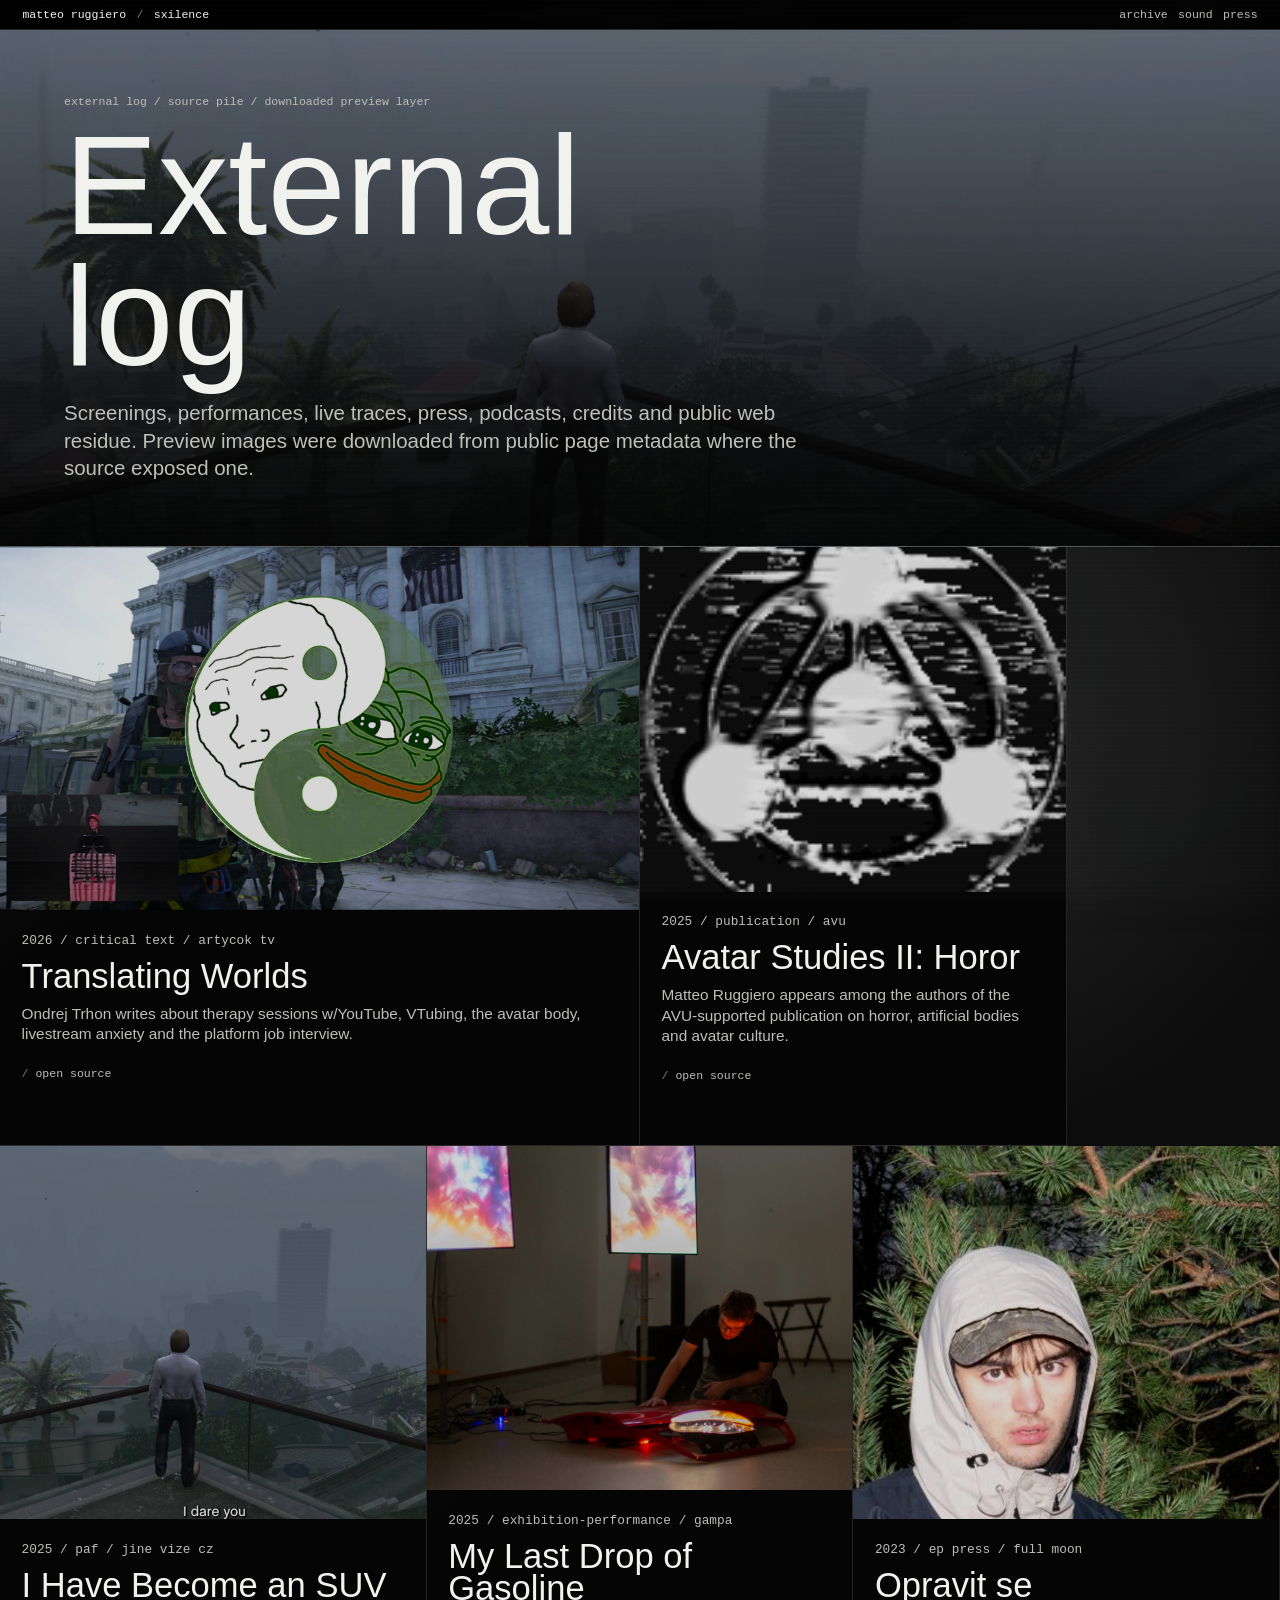
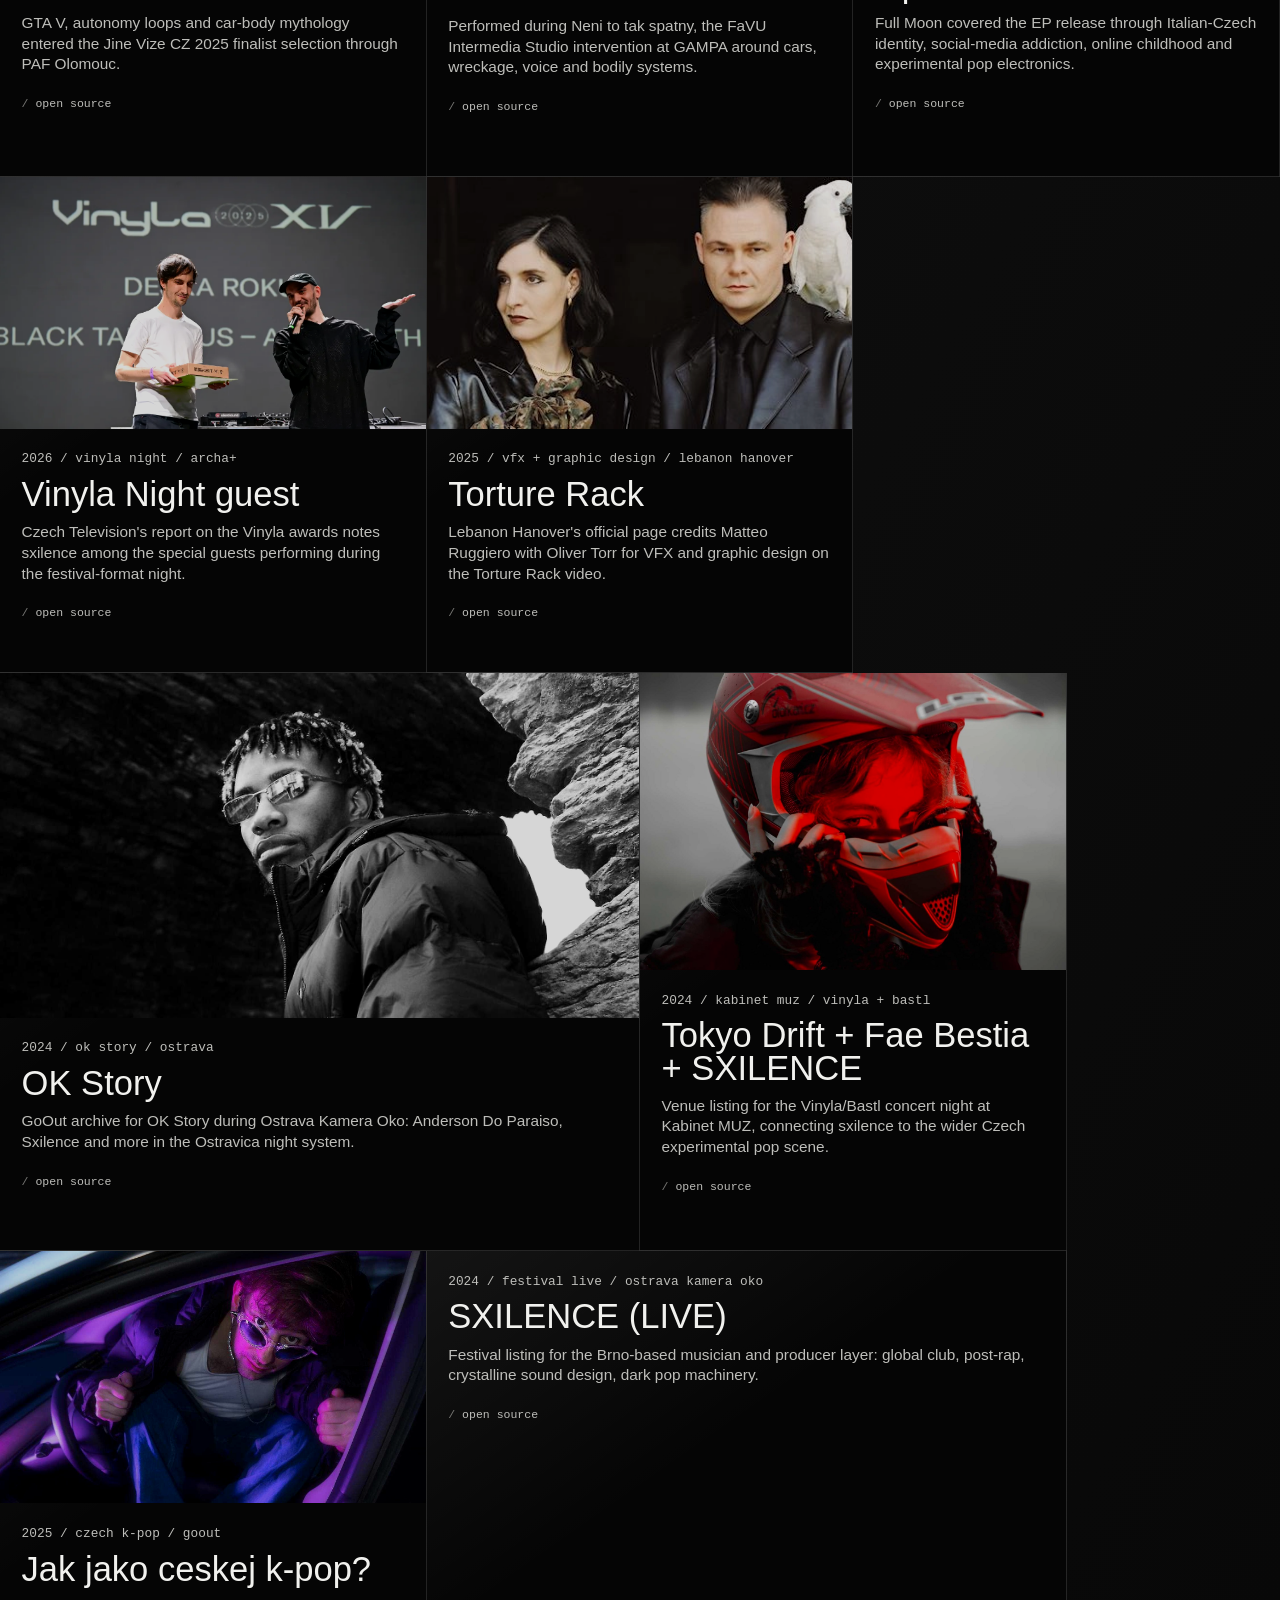
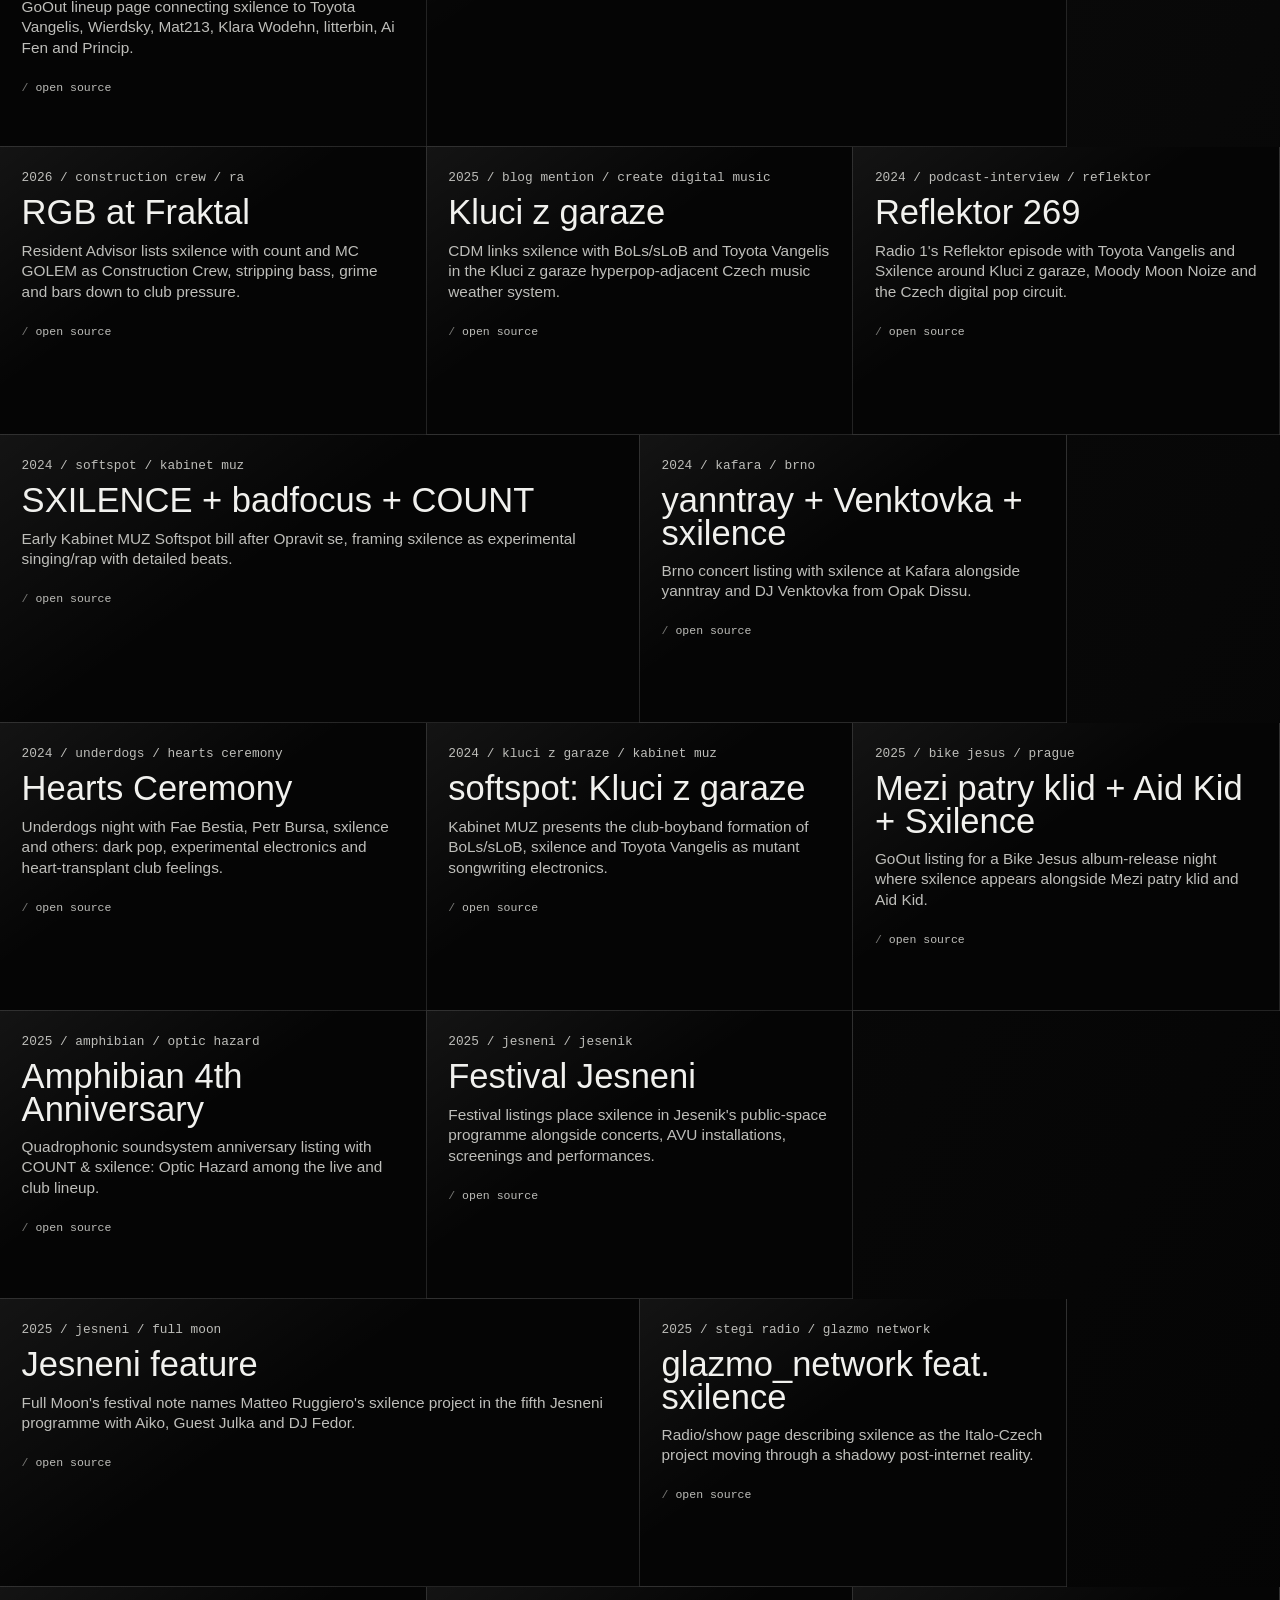
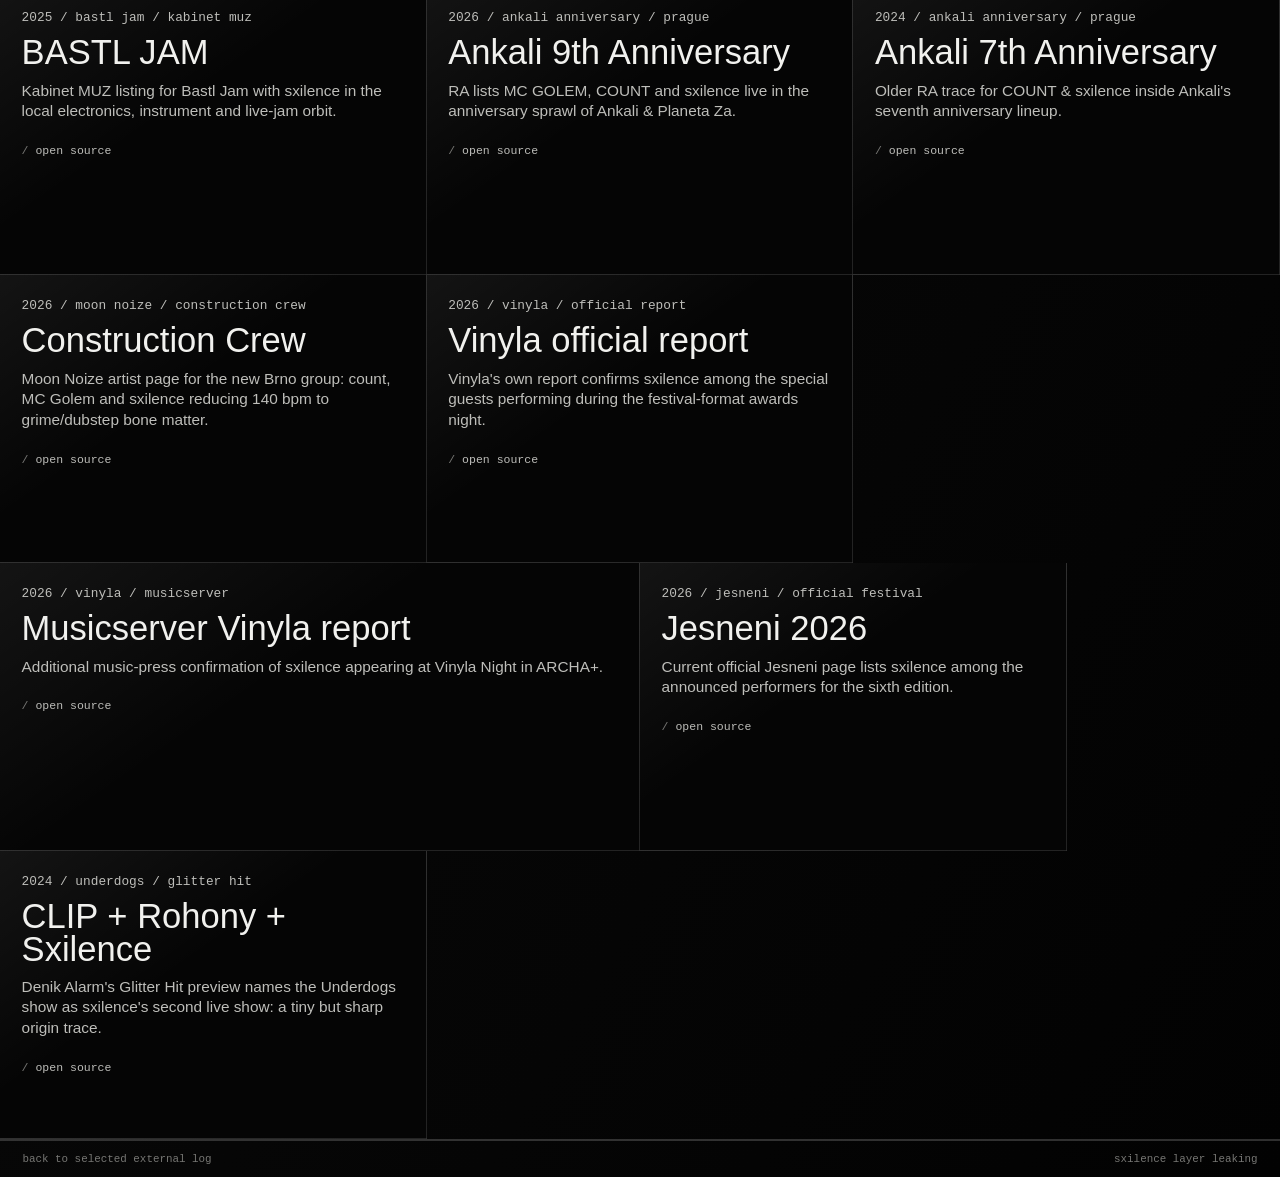
==== external-log.html @ 5e72e88d "Prepare static site for publishing" ====
<!doctype html>
<html lang="en">
  <head>
    <meta charset="utf-8">
    <meta name="viewport" content="width=device-width, initial-scale=1">
    <title>External log - Matteo Ruggiero / sxilence</title>
    <meta
      name="description"
      content="External links, screenings, performances, press, credits and live traces for Matteo Ruggiero / sxilence."
    >
    <link rel="stylesheet" href="styles.css">
  </head>
  <body data-page="external">
    <header class="site-head">
      <a class="brand" href="index.html" aria-label="Back to archive">
        <span>Matteo Ruggiero</span>
        <span class="slash">/</span>
        <span>sxilence</span>
      </a>
      <nav class="nav-links" aria-label="External log navigation">
        <a href="index.html#works">archive</a>
        <a href="index.html#sound">sound</a>
        <a href="index.html#press">press</a>
      </nav>
    </header>

    <main>
      <section class="external-hero">
        <p class="kicker">external log / source pile / downloaded preview layer</p>
        <h1>External log</h1>
        <p>
          Screenings, performances, live traces, press, podcasts, credits and public web residue.
          Preview images were downloaded from public page metadata where the source exposed one.
        </p>
      </section>

      <section class="external-page-grid" aria-label="All external links">
          <article class="external-card has-image">
            <a class="external-image" href="https://artycok.tv/en/post/translating-worlds-prenaset-svety">
              <img src="assets/external-log/01-translating-worlds.jpg" alt="Preview image for Translating Worlds.">
            </a>
            <div class="external-copy">
              <p class="machine-line">2026 / critical text / artycok tv</p>
              <h2>Translating Worlds</h2>
              <p>Ondrej Trhon writes about therapy sessions w/YouTube, VTubing, the avatar body, livestream anxiety and the platform job interview.</p>
              <a href="https://artycok.tv/en/post/translating-worlds-prenaset-svety">open source</a>
            </div>
          </article>
          <article class="external-card has-image">
            <a class="external-image" href="https://www.avatarstudies.cz/">
              <img src="assets/external-log/02-avatar-studies-ii-horor.png" alt="Preview image for Avatar Studies II: Horor.">
            </a>
            <div class="external-copy">
              <p class="machine-line">2025 / publication / avu</p>
              <h2>Avatar Studies II: Horor</h2>
              <p>Matteo Ruggiero appears among the authors of the AVU-supported publication on horror, artificial bodies and avatar culture.</p>
              <a href="https://www.avatarstudies.cz/">open source</a>
            </div>
          </article>
          <article class="external-card has-image">
            <a class="external-image" href="https://pifpaf.cz/events/paf-olomouc-2025/jine-vize-cz-2025/matteo-ruggiero-i-have-become-an-suv">
              <img src="assets/external-log/03-i-have-become-an-suv.jpg" alt="Preview image for I Have Become an SUV.">
            </a>
            <div class="external-copy">
              <p class="machine-line">2025 / paf / jine vize cz</p>
              <h2>I Have Become an SUV</h2>
              <p>GTA V, autonomy loops and car-body mythology entered the Jine Vize CZ 2025 finalist selection through PAF Olomouc.</p>
              <a href="https://pifpaf.cz/events/paf-olomouc-2025/jine-vize-cz-2025/matteo-ruggiero-i-have-become-an-suv">open source</a>
            </div>
          </article>
          <article class="external-card has-image">
            <a class="external-image" href="https://www.favu.vut.cz/en/ffa-news-f26745/exhibition-of-students-from-the-intermedia-studio-at-gampa-opening-on-7-july-2025-d295029">
              <img src="assets/external-log/04-my-last-drop-of-gasoline-user.png" alt="Preview image for My Last Drop of Gasoline.">
            </a>
            <div class="external-copy">
              <p class="machine-line">2025 / exhibition-performance / gampa</p>
              <h2>My Last Drop of Gasoline</h2>
              <p>Performed during Neni to tak spatny, the FaVU Intermedia Studio intervention at GAMPA around cars, wreckage, voice and bodily systems.</p>
              <a href="https://www.favu.vut.cz/en/ffa-news-f26745/exhibition-of-students-from-the-intermedia-studio-at-gampa-opening-on-7-july-2025-d295029">open source</a>
            </div>
          </article>
          <article class="external-card has-image">
            <a class="external-image" href="https://www.fullmoonzine.cz/sxilence-vydava-ep/">
              <img src="assets/external-log/06-opravit-se.jpg" alt="Preview image for Opravit se.">
            </a>
            <div class="external-copy">
              <p class="machine-line">2023 / ep press / full moon</p>
              <h2>Opravit se</h2>
              <p>Full Moon covered the EP release through Italian-Czech identity, social-media addiction, online childhood and experimental pop electronics.</p>
              <a href="https://www.fullmoonzine.cz/sxilence-vydava-ep/">open source</a>
            </div>
          </article>
          <article class="external-card has-image">
            <a class="external-image" href="https://ct24.ceskatelevize.cz/clanek/kultura/na-cenach-vinyla-uspeli-black-tar-jesus-projekt-rivermoans-a-milos-hroch-371284">
              <img src="assets/external-log/07-vinyla-night-guest.jpg" alt="Preview image for Vinyla Night guest.">
            </a>
            <div class="external-copy">
              <p class="machine-line">2026 / vinyla night / archa+</p>
              <h2>Vinyla Night guest</h2>
              <p>Czech Television's report on the Vinyla awards notes sxilence among the special guests performing during the festival-format night.</p>
              <a href="https://ct24.ceskatelevize.cz/clanek/kultura/na-cenach-vinyla-uspeli-black-tar-jesus-projekt-rivermoans-a-milos-hroch-371284">open source</a>
            </div>
          </article>
          <article class="external-card has-image">
            <a class="external-image" href="https://www.lebanonhanover.com/">
              <img src="assets/external-log/09-torture-rack.jpg" alt="Preview image for Torture Rack.">
            </a>
            <div class="external-copy">
              <p class="machine-line">2025 / vfx + graphic design / lebanon hanover</p>
              <h2>Torture Rack</h2>
              <p>Lebanon Hanover's official page credits Matteo Ruggiero with Oliver Torr for VFX and graphic design on the Torture Rack video.</p>
              <a href="https://www.lebanonhanover.com/">open source</a>
            </div>
          </article>
          <article class="external-card has-image">
            <a class="external-image" href="https://goout.net/en/ok-story-anderson-do-paraiso%2Bsxilence%2Bmore/szeuqlx/">
              <img src="assets/external-log/14-ok-story.jpg" alt="Preview image for OK Story.">
            </a>
            <div class="external-copy">
              <p class="machine-line">2024 / ok story / ostrava</p>
              <h2>OK Story</h2>
              <p>GoOut archive for OK Story during Ostrava Kamera Oko: Anderson Do Paraiso, Sxilence and more in the Ostravica night system.</p>
              <a href="https://goout.net/en/ok-story-anderson-do-paraiso%2Bsxilence%2Bmore/szeuqlx/">open source</a>
            </div>
          </article>
          <article class="external-card has-image">
            <a class="external-image" href="https://www.kabinetmuz.cz/program/2024-11-12-tokyo-drift-fae-bestia-sxilence">
              <img src="assets/external-log/15-tokyo-drift-fae-bestia-sxilence.jpg" alt="Preview image for Tokyo Drift + Fae Bestia + SXILENCE.">
            </a>
            <div class="external-copy">
              <p class="machine-line">2024 / kabinet muz / vinyla + bastl</p>
              <h2>Tokyo Drift + Fae Bestia + SXILENCE</h2>
              <p>Venue listing for the Vinyla/Bastl concert night at Kabinet MUZ, connecting sxilence to the wider Czech experimental pop scene.</p>
              <a href="https://www.kabinetmuz.cz/program/2024-11-12-tokyo-drift-fae-bestia-sxilence">open source</a>
            </div>
          </article>
          <article class="external-card has-image">
            <a class="external-image" href="https://goout.net/en/jak-jako-ceskej-k-pop/szjjtox/">
              <img src="assets/external-log/31-jak-jako-ceskej-k-pop.jpg" alt="Preview image for Jak jako ceskej k-pop?.">
            </a>
            <div class="external-copy">
              <p class="machine-line">2025 / czech k-pop / goout</p>
              <h2>Jak jako ceskej k-pop?</h2>
              <p>GoOut lineup page connecting sxilence to Toyota Vangelis, Wierdsky, Mat213, Klara Wodehn, litterbin, Ai Fen and Princip.</p>
              <a href="https://goout.net/en/jak-jako-ceskej-k-pop/szjjtox/">open source</a>
            </div>
          </article>
          <article class="external-card no-image">
            <div class="external-copy">
              <p class="machine-line">2024 / festival live / ostrava kamera oko</p>
              <h2>SXILENCE (LIVE)</h2>
              <p>Festival listing for the Brno-based musician and producer layer: global club, post-rap, crystalline sound design, dark pop machinery.</p>
              <a href="https://ostravakameraoko.com/en/sxilence-live/">open source</a>
            </div>
          </article>
          <article class="external-card no-image">
            <div class="external-copy">
              <p class="machine-line">2026 / construction crew / ra</p>
              <h2>RGB at Fraktal</h2>
              <p>Resident Advisor lists sxilence with count and MC GOLEM as Construction Crew, stripping bass, grime and bars down to club pressure.</p>
              <a href="https://ra.co/events/2457582">open source</a>
            </div>
          </article>
          <article class="external-card no-image">
            <div class="external-copy">
              <p class="machine-line">2025 / blog mention / create digital music</p>
              <h2>Kluci z garaze</h2>
              <p>CDM links sxilence with BoLs/sLoB and Toyota Vangelis in the Kluci z garaze hyperpop-adjacent Czech music weather system.</p>
              <a href="https://cdm.link/bastl-instruments-kastl-2/">open source</a>
            </div>
          </article>
          <article class="external-card no-image">
            <div class="external-copy">
              <p class="machine-line">2024 / podcast-interview / reflektor</p>
              <h2>Reflektor 269</h2>
              <p>Radio 1's Reflektor episode with Toyota Vangelis and Sxilence around Kluci z garaze, Moody Moon Noize and the Czech digital pop circuit.</p>
              <a href="https://ceskepodcasty.cz/podcast/reflektor/reflektor-269-letni-navstevy-kluci-z-garaze-toyota-vangelis-sxilence">open source</a>
            </div>
          </article>
          <article class="external-card no-image">
            <div class="external-copy">
              <p class="machine-line">2024 / softspot / kabinet muz</p>
              <h2>SXILENCE + badfocus + COUNT</h2>
              <p>Early Kabinet MUZ Softspot bill after Opravit se, framing sxilence as experimental singing/rap with detailed beats.</p>
              <a href="https://www.kabinetmuz.cz/program/2024-02-27-softspot-sxilence-count-host">open source</a>
            </div>
          </article>
          <article class="external-card no-image">
            <div class="external-copy">
              <p class="machine-line">2024 / kafara / brno</p>
              <h2>yanntray + Venktovka + sxilence</h2>
              <p>Brno concert listing with sxilence at Kafara alongside yanntray and DJ Venktovka from Opak Dissu.</p>
              <a href="https://www.smsticket.cz/vstupenky/44355-yanntray-venktovka-sxilence-kafara-brno">open source</a>
            </div>
          </article>
          <article class="external-card no-image">
            <div class="external-copy">
              <p class="machine-line">2024 / underdogs / hearts ceremony</p>
              <h2>Hearts Ceremony</h2>
              <p>Underdogs night with Fae Bestia, Petr Bursa, sxilence and others: dark pop, experimental electronics and heart-transplant club feelings.</p>
              <a href="https://ra.co/events/1980392">open source</a>
            </div>
          </article>
          <article class="external-card no-image">
            <div class="external-copy">
              <p class="machine-line">2024 / kluci z garaze / kabinet muz</p>
              <h2>softspot: Kluci z garaze</h2>
              <p>Kabinet MUZ presents the club-boyband formation of BoLs/sLoB, sxilence and Toyota Vangelis as mutant songwriting electronics.</p>
              <a href="https://www.kabinetmuz.cz/program/2024-06-07-mosatech-pl-kluci-z-garaze">open source</a>
            </div>
          </article>
          <article class="external-card no-image">
            <div class="external-copy">
              <p class="machine-line">2025 / bike jesus / prague</p>
              <h2>Mezi patry klid + Aid Kid + Sxilence</h2>
              <p>GoOut listing for a Bike Jesus album-release night where sxilence appears alongside Mezi patry klid and Aid Kid.</p>
              <a href="https://goout.net/en/mezi-patry-klid-album-release%2Baid-kid%2Bsxilence/szttpdx/">open source</a>
            </div>
          </article>
          <article class="external-card no-image">
            <div class="external-copy">
              <p class="machine-line">2025 / amphibian / optic hazard</p>
              <h2>Amphibian 4th Anniversary</h2>
              <p>Quadrophonic soundsystem anniversary listing with COUNT &amp; sxilence: Optic Hazard among the live and club lineup.</p>
              <a href="https://ra.co/events/2282090">open source</a>
            </div>
          </article>
          <article class="external-card no-image">
            <div class="external-copy">
              <p class="machine-line">2025 / jesneni / jesenik</p>
              <h2>Festival Jesneni</h2>
              <p>Festival listings place sxilence in Jesenik's public-space programme alongside concerts, AVU installations, screenings and performances.</p>
              <a href="https://goout.net/en/jesneni-2025/ezusqii/">open source</a>
            </div>
          </article>
          <article class="external-card no-image">
            <div class="external-copy">
              <p class="machine-line">2025 / jesneni / full moon</p>
              <h2>Jesneni feature</h2>
              <p>Full Moon's festival note names Matteo Ruggiero's sxilence project in the fifth Jesneni programme with Aiko, Guest Julka and DJ Fedor.</p>
              <a href="https://www.fullmoonzine.cz/sousedsko-kulturni-festival-jesneni-zve-na-paty-rocnik">open source</a>
            </div>
          </article>
          <article class="external-card no-image">
            <div class="external-copy">
              <p class="machine-line">2025 / stegi radio / glazmo network</p>
              <h2>glazmo_network feat. sxilence</h2>
              <p>Radio/show page describing sxilence as the Italo-Czech project moving through a shadowy post-internet reality.</p>
              <a href="https://stegi.radio/show/glazmo_network-feat-sxilence-2025-07-26">open source</a>
            </div>
          </article>
          <article class="external-card no-image">
            <div class="external-copy">
              <p class="machine-line">2025 / bastl jam / kabinet muz</p>
              <h2>BASTL JAM</h2>
              <p>Kabinet MUZ listing for Bastl Jam with sxilence in the local electronics, instrument and live-jam orbit.</p>
              <a href="https://www.kabinetmuz.cz/program/2025-09-24-bastl-jam-">open source</a>
            </div>
          </article>
          <article class="external-card no-image">
            <div class="external-copy">
              <p class="machine-line">2026 / ankali anniversary / prague</p>
              <h2>Ankali 9th Anniversary</h2>
              <p>RA lists MC GOLEM, COUNT and sxilence live in the anniversary sprawl of Ankali &amp; Planeta Za.</p>
              <a href="https://ra.co/events/2389276">open source</a>
            </div>
          </article>
          <article class="external-card no-image">
            <div class="external-copy">
              <p class="machine-line">2024 / ankali anniversary / prague</p>
              <h2>Ankali 7th Anniversary</h2>
              <p>Older RA trace for COUNT &amp; sxilence inside Ankali's seventh anniversary lineup.</p>
              <a href="https://ra.co/events/1910787">open source</a>
            </div>
          </article>
          <article class="external-card no-image">
            <div class="external-copy">
              <p class="machine-line">2026 / moon noize / construction crew</p>
              <h2>Construction Crew</h2>
              <p>Moon Noize artist page for the new Brno group: count, MC Golem and sxilence reducing 140 bpm to grime/dubstep bone matter.</p>
              <a href="https://moonnoize.cz/ucinkujici/119/construction-crew/">open source</a>
            </div>
          </article>
          <article class="external-card no-image">
            <div class="external-copy">
              <p class="machine-line">2026 / vinyla / official report</p>
              <h2>Vinyla official report</h2>
              <p>Vinyla's own report confirms sxilence among the special guests performing during the festival-format awards night.</p>
              <a href="https://vinyla.cz/aktuality/ceny-vinyla-ocenily-silu-osobnich-vypovedi-uspeli-black-tar-jesus-rivermoans-a-milos-hroch/">open source</a>
            </div>
          </article>
          <article class="external-card no-image">
            <div class="external-copy">
              <p class="machine-line">2026 / vinyla / musicserver</p>
              <h2>Musicserver Vinyla report</h2>
              <p>Additional music-press confirmation of sxilence appearing at Vinyla Night in ARCHA+.</p>
              <a href="https://musicserver.cz/clanek/78428/ceny-vinyla-ocenily-silu-osobnich-vypovedi-uspeli-black-tar-jesus-rivermoans-a-milos-hroch/">open source</a>
            </div>
          </article>
          <article class="external-card no-image">
            <div class="external-copy">
              <p class="machine-line">2026 / jesneni / official festival</p>
              <h2>Jesneni 2026</h2>
              <p>Current official Jesneni page lists sxilence among the announced performers for the sixth edition.</p>
              <a href="https://jesneni.cz/">open source</a>
            </div>
          </article>
          <article class="external-card no-image">
            <div class="external-copy">
              <p class="machine-line">2024 / underdogs / glitter hit</p>
              <h2>CLIP + Rohony + Sxilence</h2>
              <p>Denik Alarm's Glitter Hit preview names the Underdogs show as sxilence's second live show: a tiny but sharp origin trace.</p>
              <a href="https://denikalarm.cz/2023/11/hudba-ktera-mluvi-jazykem-dnesniho-sveta-sledujte-akce-projektu-glitter-hit/">open source</a>
            </div>
          </article>
      </section>
    </main>

    <footer class="site-foot">
      <a href="index.html#external-log">back to selected external log</a>
      <span class="signal" data-signal>system online / external residue mounted</span>
    </footer>

    <script src="script.js"></script>
  </body>
</html>
---- styles.css ----
:root {
  color-scheme: dark;
  --bg: #030303;
  --ink: #f1f1ee;
  --soft: #bebeba;
  --dim: #777774;
  --dead: #2c2c2b;
  --line: rgba(255, 255, 255, 0.18);
  --line-hard: rgba(255, 255, 255, 0.42);
  --black-glass: rgba(3, 3, 3, 0.72);
  --mono: "SFMono-Regular", "Roboto Mono", Consolas, monospace;
  --sans: Inter, "Arial Narrow", Arial, Helvetica, sans-serif;
}

* {
  box-sizing: border-box;
}

html {
  scroll-behavior: smooth;
}

body {
  margin: 0;
  min-width: 320px;
  overflow-x: hidden;
  background:
    radial-gradient(circle at 70% 12%, rgba(255, 255, 255, 0.12), transparent 28rem),
    linear-gradient(120deg, #000, #0d0d0d 38%, #020202);
  color: var(--ink);
  font-family: var(--sans);
  line-height: 1.35;
}

body::before {
  position: fixed;
  inset: 0;
  z-index: -2;
  content: "";
  background-image: url("assets/press/press-crash-angle.jpg");
  background-position: center;
  background-size: cover;
  filter: blur(18px) contrast(1.15);
  opacity: 0.12;
}

body::after {
  position: fixed;
  inset: 0;
  z-index: 30;
  pointer-events: none;
  content: "";
  background:
    repeating-linear-gradient(
      to bottom,
      rgba(255, 255, 255, 0.045) 0,
      rgba(255, 255, 255, 0.045) 1px,
      transparent 1px,
      transparent 5px
    ),
    linear-gradient(90deg, transparent, rgba(255, 255, 255, 0.035), transparent);
  mix-blend-mode: screen;
  opacity: 0.16;
}

img,
iframe {
  display: block;
  max-width: 100%;
}

img {
  height: auto;
}

a {
  color: inherit;
  text-decoration: none;
}

a:hover {
  color: #fff;
  text-decoration: underline;
  text-decoration-thickness: 1px;
  text-underline-offset: 0.18em;
}

button {
  color: inherit;
  font: inherit;
}

::selection {
  background: #fff;
  color: #000;
}

.machine-head {
  position: sticky;
  top: 0;
  z-index: 20;
  display: grid;
  grid-template-columns: minmax(0, 1fr) auto;
  gap: 1rem;
  align-items: center;
  min-height: 42px;
  padding: 0.42rem clamp(0.6rem, 2vw, 1.4rem);
  border-bottom: 1px solid rgba(255, 255, 255, 0.14);
  background: rgba(0, 0, 0, 0.7);
  backdrop-filter: blur(16px);
  font-family: var(--mono);
  font-size: 0.72rem;
  letter-spacing: 0;
  text-transform: lowercase;
}

.glitch-name {
  position: relative;
  display: inline-grid;
  width: fit-content;
  min-height: 1.1rem;
  text-decoration: none;
}

.glitch-name span {
  grid-area: 1 / 1;
}

.glitch-name .name-a {
  text-shadow: 0.12rem 0 rgba(255, 255, 255, 0.24), -0.16rem 0 rgba(255, 255, 255, 0.12);
  animation: nameA 4.8s steps(1) infinite;
}

.glitch-name .name-b {
  opacity: 0;
  text-shadow: -0.18rem 0 rgba(255, 255, 255, 0.34);
  animation: nameB 4.8s steps(1) infinite;
}

.glitch-name::after {
  position: absolute;
  left: 0;
  bottom: -0.15rem;
  width: 100%;
  height: 1px;
  content: "";
  background: currentColor;
  transform: scaleX(0.24);
  transform-origin: left;
  animation: scanName 2.7s steps(2) infinite;
}

.buried-nav {
  display: flex;
  flex-wrap: wrap;
  justify-content: flex-end;
  gap: 0.65rem;
  color: var(--soft);
}

.buried-nav a {
  opacity: 0.72;
}

.buried-nav a:hover {
  opacity: 1;
}

.boot-screen {
  position: relative;
  min-height: min(760px, calc(100svh - 42px));
  overflow: hidden;
  border-bottom: 1px solid var(--line);
}

.boot-bg {
  position: absolute;
  inset: 0;
  width: 100%;
  height: 100%;
  object-fit: cover;
  object-position: center;
  filter: contrast(1.08) brightness(0.78);
}

.boot-screen::after {
  position: absolute;
  inset: 0;
  content: "";
  background:
    linear-gradient(90deg, rgba(0, 0, 0, 0.82), transparent 36%, rgba(0, 0, 0, 0.78)),
    linear-gradient(0deg, rgba(0, 0, 0, 0.82), transparent 45%);
}

.boot-overlay {
  position: relative;
  z-index: 1;
  display: grid;
  grid-template-columns: minmax(0, 1fr) minmax(15rem, 0.28fr);
  gap: 1rem;
  align-items: end;
  min-height: inherit;
  padding: clamp(1rem, 3vw, 2rem);
}

.boot-title {
  max-width: 58rem;
}

.boot-title p,
.machine-line,
.system-strip,
.machine-foot,
.access-links,
.boot-options,
.crash-report,
.work-meta,
.doc-item figcaption {
  font-family: var(--mono);
  letter-spacing: 0;
  text-transform: lowercase;
}

.boot-title p,
.machine-line {
  margin: 0 0 0.65rem;
  color: var(--soft);
  font-size: clamp(0.72rem, 1vw, 0.84rem);
}

h1,
h2,
p {
  margin-top: 0;
}

h1,
h2 {
  margin-bottom: 0;
  font-weight: 460;
  line-height: 0.93;
  letter-spacing: 0;
}

h1 {
  display: grid;
  max-width: 10ch;
  font-size: clamp(3.5rem, 11vw, 10rem);
}

.boot-title h1 span + span {
  margin-top: -0.06em;
  color: rgba(255, 255, 255, 0.54);
  font-style: italic;
  transform: translateX(0.18em);
}

h2 {
  font-size: clamp(2rem, 4.8vw, 5.8rem);
}

.boot-options {
  display: grid;
  gap: 0.35rem;
  align-self: center;
  border-left: 1px solid var(--line-hard);
  padding-left: 0.8rem;
  color: var(--soft);
  font-size: 0.74rem;
}

.boot-options a {
  width: fit-content;
  border-bottom: 1px solid transparent;
}

.boot-options a::before {
  content: "> ";
}

.system-strip {
  position: sticky;
  top: 42px;
  z-index: 18;
  display: flex;
  gap: 0.2rem 0.7rem;
  align-items: center;
  overflow-x: auto;
  padding: 0.36rem clamp(0.6rem, 2vw, 1.4rem);
  border-bottom: 1px solid rgba(255, 255, 255, 0.13);
  background: rgba(0, 0, 0, 0.78);
  color: var(--dim);
  font-size: 0.68rem;
  scrollbar-width: none;
}

.system-strip button {
  flex: 0 0 auto;
  border: 0;
  border-right: 1px solid var(--line);
  padding: 0 0.65rem 0 0;
  background: transparent;
  color: var(--dim);
  cursor: pointer;
}

.system-strip button:hover,
.system-strip button.is-active {
  color: var(--ink);
}

.system-strip span {
  margin-left: auto;
  white-space: nowrap;
}

.bleed-feed {
  display: grid;
  grid-template-columns: repeat(12, minmax(0, 1fr));
  gap: 0;
  border-bottom: 1px solid rgba(255, 255, 255, 0.16);
}

.bleed-entry {
  position: relative;
  grid-column: span 6;
  min-height: 28rem;
  overflow: hidden;
  border-right: 1px solid rgba(255, 255, 255, 0.12);
  border-bottom: 1px solid rgba(255, 255, 255, 0.12);
  background:
    linear-gradient(145deg, rgba(255, 255, 255, 0.045), transparent 40%),
    rgba(0, 0, 0, 0.52);
  opacity: 0;
  transform: translateY(18px);
  transition: opacity 460ms ease, transform 460ms ease;
}

.entry-bg {
  position: absolute;
  inset: 0;
  width: 100%;
  height: 100%;
  object-fit: cover;
  filter: contrast(1.05) brightness(0.72);
}

.bleed-entry.visible {
  opacity: 1;
  transform: none;
}

.bleed-entry.is-hidden {
  display: none;
}

.bleed-entry.impact,
.bleed-entry.menu-block,
.bleed-entry.press-wide,
.bleed-entry.strip {
  grid-column: span 12;
}

.bleed-entry.photo-limb,
.bleed-entry.report,
.bleed-entry.suv,
.bleed-entry.youtube,
.bleed-entry.kdo {
  grid-column: span 4;
}

.entry-media,
.bleed-entry > img {
  display: block;
  height: 100%;
  min-height: inherit;
}

.entry-media img,
.bleed-entry > img {
  width: 100%;
  height: 100%;
  min-height: inherit;
  object-fit: cover;
  filter: contrast(1.05) brightness(0.86);
}

.text-impact {
  display: flex;
  align-items: flex-end;
  background:
    linear-gradient(145deg, rgba(255, 255, 255, 0.18), transparent 34%),
    radial-gradient(circle at 74% 18%, rgba(255, 255, 255, 0.2), transparent 17rem),
    linear-gradient(180deg, #050505, #161616 52%, #020202);
}

.text-impact .entry-bg {
  opacity: 0.62;
}

.text-impact::before {
  position: absolute;
  inset: 8% 11% auto auto;
  width: min(26rem, 55%);
  height: min(26rem, 55%);
  content: "";
  border: 1px solid rgba(255, 255, 255, 0.24);
  border-radius: 50%;
  opacity: 0.46;
  transform: skewX(-18deg) rotate(22deg);
}

.text-impact::after {
  position: absolute;
  left: 8%;
  top: 10%;
  width: 1px;
  height: 76%;
  content: "";
  background: linear-gradient(transparent, #fff, transparent);
  opacity: 0.36;
}

.entry-copy {
  position: absolute;
  right: 0;
  bottom: 0;
  z-index: 1;
  width: min(38rem, 82%);
  padding: clamp(0.85rem, 2.5vw, 1.6rem);
  background:
    linear-gradient(90deg, transparent, rgba(0, 0, 0, 0.74) 12%),
    rgba(0, 0, 0, 0.45);
  color: var(--ink);
}

.text-impact .entry-copy {
  position: relative;
  width: min(47rem, 88%);
  background: transparent;
}

.entry-copy p:not(.machine-line) {
  max-width: 42rem;
  margin: 0.7rem 0 0;
  color: var(--soft);
  font-size: clamp(0.95rem, 1.4vw, 1.08rem);
}

.entry-copy.whisper {
  left: 0;
  right: auto;
  width: min(28rem, 85%);
  background: rgba(0, 0, 0, 0.58);
}

.split {
  display: grid;
  grid-template-columns: minmax(0, 0.55fr) minmax(0, 0.45fr);
}

.split > img {
  min-height: 34rem;
}

.split .entry-copy,
.menu-block .entry-copy,
.sound .entry-copy {
  position: relative;
  width: auto;
  background: transparent;
}

.report {
  display: flex;
  align-items: stretch;
}

.crash-report {
  display: flex;
  width: 100%;
  min-height: inherit;
  flex-direction: column;
  justify-content: center;
  padding: clamp(1rem, 2.6vw, 2rem);
  background:
    linear-gradient(180deg, rgba(255, 255, 255, 0.95), rgba(190, 190, 186, 0.88)),
    #efefec;
  color: #090909;
}

.crash-report p {
  margin-bottom: 1rem;
  color: #1b1b1b;
}

.crash-report ol {
  display: grid;
  gap: 0.35rem;
  margin: 0;
  padding-left: 1.2rem;
  font-size: clamp(1rem, 1.5vw, 1.22rem);
}

.menu-block {
  display: grid;
  grid-template-columns: minmax(0, 0.52fr) minmax(0, 0.48fr);
  min-height: 32rem;
}

.menu-block > *:not(.entry-bg) {
  position: relative;
  z-index: 1;
}

.dvd-menu {
  display: flex;
  min-height: inherit;
  flex-direction: column;
  justify-content: center;
  gap: 0.5rem;
  padding: clamp(1rem, 3vw, 2.2rem);
  background:
    linear-gradient(110deg, rgba(255, 255, 255, 0.1), transparent 44%),
    rgba(5, 5, 5, 0.82);
  font-family: var(--mono);
}

.dvd-menu p {
  margin-bottom: 0.5rem;
  color: var(--dim);
}

.dvd-menu h2 {
  margin-bottom: 1.3rem;
  font-family: var(--sans);
}

.dvd-menu a {
  width: fit-content;
  color: var(--soft);
}

.dvd-menu a::before {
  content: "[ ";
}

.dvd-menu a::after {
  content: " ]";
}

.press-wide {
  min-height: 42rem;
}

.press-wide img {
  object-position: center;
}

.suv,
.youtube,
.kdo {
  display: flex;
  align-items: end;
}

.suv {
  background-image:
    linear-gradient(rgba(0, 0, 0, 0.2), rgba(0, 0, 0, 0.82)),
    url("assets/suv/ma1.jpg");
  background-position: center;
  background-size: cover;
}

.youtube {
  background-image:
    linear-gradient(rgba(0, 0, 0, 0.18), rgba(0, 0, 0, 0.86)),
    url("assets/therapy/screenshot-main.png");
  background-position: center;
  background-size: cover;
}

.youtube .entry-bg {
  filter: contrast(1.03) brightness(0.7);
}

.kdo {
  background:
    linear-gradient(rgba(0, 0, 0, 0.08), rgba(0, 0, 0, 0.88)),
    radial-gradient(circle at 35% 18%, rgba(255, 255, 255, 0.24), transparent 12rem),
    repeating-linear-gradient(0deg, rgba(255, 255, 255, 0.1) 0 1px, transparent 1px 5px),
    #080808;
}

.sound {
  grid-column: span 6;
  display: flex;
  align-items: end;
  min-height: 34rem;
}

.sxilence-card .entry-bg {
  filter: contrast(1.12) brightness(0.58);
}

.sxilence-card::before {
  position: absolute;
  inset: 0;
  z-index: 1;
  content: "";
  background:
    radial-gradient(circle at 24% 20%, rgba(255, 255, 255, 0.26), transparent 13rem),
    linear-gradient(0deg, rgba(0, 0, 0, 0.86), transparent 54%);
  pointer-events: none;
}

.sxilence-card .entry-copy {
  width: min(42rem, 90%);
  background: transparent;
}

.sxilence-card h2 {
  font-style: italic;
}

.strip {
  display: grid;
  grid-template-columns: repeat(3, minmax(0, 1fr));
  min-height: 24rem;
}

.strip img {
  min-height: 24rem;
}

.track-covers {
  grid-column: span 8;
  display: grid;
  grid-template-columns: repeat(3, minmax(0, 1fr));
  min-height: auto;
}

.track-covers a,
.track-covers img {
  min-height: inherit;
}

.track-covers img {
  width: 100%;
  height: 100%;
  aspect-ratio: 1;
  object-fit: cover;
  filter: contrast(1.05) brightness(0.88);
}

.rule-error {
  grid-column: span 4;
  display: flex;
  align-items: center;
  background:
    linear-gradient(180deg, rgba(255, 255, 255, 0.93), rgba(232, 232, 228, 0.82)),
    #e9e9e5;
  color: #050505;
}

.rule-field {
  position: relative;
  display: grid;
  gap: 1rem;
  padding: clamp(1rem, 3vw, 2.2rem);
  font-family: var(--mono);
  font-size: clamp(0.9rem, 1.4vw, 1.05rem);
}

.random-sticker {
  position: absolute;
  pointer-events: none;
  opacity: 0.55;
  mix-blend-mode: multiply;
}

.sticker-a {
  right: 1rem;
  top: 1rem;
  width: min(7rem, 28vw);
}

.rule-field p {
  margin: 0;
  max-width: 28rem;
}

.rule-field p:nth-child(even) {
  padding-left: 12%;
}

.access-layer {
  display: grid;
  grid-template-columns: minmax(0, 1fr) minmax(18rem, 0.45fr);
  gap: 1rem;
  padding: clamp(1.1rem, 4vw, 3rem);
  border-bottom: 1px solid var(--line);
  background:
    linear-gradient(90deg, rgba(255, 255, 255, 0.08), transparent 35%),
    #020202;
}

.access-layer h2 {
  max-width: 10ch;
}

.access-links {
  display: grid;
  align-content: center;
  gap: 0.45rem;
  color: var(--soft);
  font-size: 0.76rem;
}

.access-links a::before,
.access-links span::before {
  content: "/ ";
  color: var(--dim);
}

.external-log {
  padding: clamp(1rem, 3vw, 2rem) clamp(0.75rem, 3vw, 2rem);
  border-bottom: 1px solid var(--line);
  background:
    linear-gradient(180deg, rgba(255, 255, 255, 0.06), transparent 18rem),
    #050505;
}

.external-heading {
  align-items: start;
  margin-bottom: 1rem;
}

.external-heading h2 {
  max-width: 12ch;
  text-align: right;
}

.external-more {
  display: inline-block;
  margin: 0 0 1rem;
  border-bottom: 1px solid var(--line-hard);
  color: var(--soft);
  font-family: var(--mono);
  font-size: 0.76rem;
  text-transform: lowercase;
}

.external-more::before {
  content: "/ ";
  color: var(--dim);
}

.log-image-break {
  position: relative;
  margin: 0 0 1rem;
  overflow: hidden;
  border: 1px solid rgba(255, 255, 255, 0.12);
  background: #000;
}

.archive-image-break {
  grid-column: span 12;
  margin: 0;
}

.log-image-break img {
  width: 100%;
  height: clamp(17rem, 36vw, 34rem);
  object-fit: cover;
  object-position: center;
  filter: contrast(1.06) brightness(0.74);
}

.log-image-break figcaption {
  position: absolute;
  left: 0;
  bottom: 0;
  margin: 0;
  padding: 0.55rem 0.7rem;
  background: rgba(0, 0, 0, 0.66);
  color: var(--dim);
  font-family: var(--mono);
  font-size: 0.66rem;
  text-transform: lowercase;
}

.log-grid {
  display: grid;
  grid-template-columns: repeat(10, minmax(0, 1fr));
  gap: 0;
  border-top: 1px solid rgba(255, 255, 255, 0.12);
  border-left: 1px solid rgba(255, 255, 255, 0.12);
}

.log-card {
  grid-column: span 2;
  min-height: 18rem;
  padding: clamp(0.85rem, 1.7vw, 1.35rem);
  border-right: 1px solid rgba(255, 255, 255, 0.12);
  border-bottom: 1px solid rgba(255, 255, 255, 0.12);
  background:
    linear-gradient(145deg, rgba(255, 255, 255, 0.08), transparent 42%),
    rgba(0, 0, 0, 0.5);
}

.log-card:nth-child(3n + 1) {
  grid-column: span 3;
}

.log-card:nth-child(5n) {
  background:
    linear-gradient(180deg, rgba(255, 255, 255, 0.9), rgba(214, 214, 210, 0.82)),
    #e7e7e3;
  color: #070707;
}

.log-card h3 {
  margin: 0 0 0.75rem;
  font-size: clamp(1.35rem, 2.6vw, 2.8rem);
  font-weight: 460;
  line-height: 0.92;
}

.log-card p:not(.machine-line) {
  margin: 0 0 1rem;
  color: var(--soft);
  font-size: clamp(0.92rem, 1.15vw, 1.02rem);
}

.log-card:nth-child(5n) p:not(.machine-line),
.log-card:nth-child(5n) .machine-line {
  color: #242424;
}

.log-card a {
  color: var(--soft);
  font-family: var(--mono);
  font-size: 0.72rem;
  text-transform: lowercase;
}

.log-card:nth-child(5n) a {
  color: #070707;
}

.log-card a::before {
  content: "/ ";
  color: var(--dim);
}

.external-hero {
  min-height: 50svh;
  display: flex;
  flex-direction: column;
  justify-content: flex-end;
  padding: clamp(1rem, 5vw, 4rem);
  border-bottom: 1px solid var(--line);
  background:
    linear-gradient(180deg, rgba(0, 0, 0, 0.18), rgba(0, 0, 0, 0.9)),
    url("assets/external-log/03-i-have-become-an-suv.jpg");
  background-position: center;
  background-size: cover;
}

.external-hero h1 {
  max-width: 8ch;
}

.external-hero > p:not(.kicker) {
  max-width: 46rem;
  margin: 1rem 0 0;
  color: var(--soft);
  font-size: clamp(1rem, 1.6vw, 1.35rem);
}

.external-page-grid {
  display: grid;
  grid-template-columns: repeat(12, minmax(0, 1fr));
  gap: 0;
  border-bottom: 1px solid var(--line);
}

.external-card {
  grid-column: span 4;
  display: grid;
  grid-template-rows: minmax(15rem, 0.9fr) auto;
  min-height: 31rem;
  border-right: 1px solid rgba(255, 255, 255, 0.12);
  border-bottom: 1px solid rgba(255, 255, 255, 0.12);
  background:
    linear-gradient(145deg, rgba(255, 255, 255, 0.06), transparent 42%),
    #050505;
}

.external-card.no-image {
  grid-template-rows: 1fr;
  min-height: 18rem;
}

.external-card:nth-child(7n + 1),
.external-card:nth-child(11n) {
  grid-column: span 6;
}

.external-image {
  min-height: 15rem;
  overflow: hidden;
  background: #0a0a0a;
}

.external-image img {
  width: 100%;
  height: 100%;
  min-height: inherit;
  object-fit: cover;
  filter: contrast(1.05) brightness(0.84);
  transition: transform 320ms ease, filter 320ms ease;
}

.external-image:hover img {
  transform: scale(1.035);
  filter: contrast(1.08) brightness(0.96);
}

.missing-image {
  display: flex;
  align-items: center;
  justify-content: center;
  padding: 1rem;
  background:
    repeating-linear-gradient(135deg, rgba(255, 255, 255, 0.1) 0 1px, transparent 1px 12px),
    radial-gradient(circle at 70% 20%, rgba(255, 255, 255, 0.14), transparent 12rem),
    #080808;
  color: var(--dim);
  font-family: var(--mono);
  font-size: 0.72rem;
  text-align: center;
  text-transform: lowercase;
}

.external-copy {
  padding: clamp(0.85rem, 1.8vw, 1.35rem);
}

.external-copy h2 {
  font-size: clamp(1.45rem, 2.7vw, 3.2rem);
}

.external-copy p:not(.machine-line) {
  margin: 0.75rem 0 1rem;
  color: var(--soft);
  font-size: clamp(0.92rem, 1.2vw, 1.04rem);
}

.external-copy a {
  color: var(--soft);
  font-family: var(--mono);
  font-size: 0.72rem;
  text-transform: lowercase;
}

.external-copy a::before {
  content: "/ ";
  color: var(--dim);
}

.press-dump {
  display: grid;
  grid-template-columns: 1.2fr 0.8fr 1fr;
  min-height: 34rem;
  border-bottom: 1px solid var(--line);
}

.press-dump img {
  width: 100%;
  height: 100%;
  min-height: 34rem;
  object-fit: cover;
  filter: contrast(1.04) brightness(0.82);
}

.machine-foot {
  display: flex;
  flex-wrap: wrap;
  justify-content: space-between;
  gap: 0.6rem;
  padding: 0.65rem clamp(0.6rem, 2vw, 1.4rem);
  color: var(--dim);
  font-family: var(--mono);
  font-size: 0.68rem;
  text-transform: lowercase;
}

.site-foot {
  display: flex;
  flex-wrap: wrap;
  justify-content: space-between;
  gap: 0.6rem;
  padding: 0.65rem clamp(0.6rem, 2vw, 1.4rem);
  border-top: 1px solid var(--line);
  color: var(--dim);
  font-family: var(--mono);
  font-size: 0.68rem;
  text-transform: lowercase;
}

/* Work page still belongs to the same broken system. */
.site-head {
  position: sticky;
  top: 0;
  z-index: 20;
  display: flex;
  justify-content: space-between;
  gap: 1rem;
  padding: 0.42rem clamp(0.6rem, 2vw, 1.4rem);
  border-bottom: 1px solid rgba(255, 255, 255, 0.14);
  background: rgba(0, 0, 0, 0.75);
  backdrop-filter: blur(16px);
  font-family: var(--mono);
  font-size: 0.72rem;
  text-transform: lowercase;
}

.brand,
.nav-links {
  display: flex;
  flex-wrap: wrap;
  gap: 0.65rem;
}

.brand .slash {
  color: var(--dim);
}

.nav-links {
  color: var(--soft);
}

.work-hero {
  display: grid;
  grid-template-columns: minmax(0, 1.1fr) minmax(20rem, 0.9fr);
  min-height: min(780px, calc(100svh - 7rem));
  border-bottom: 1px solid var(--line);
}

.work-hero-image {
  min-height: min(740px, calc(100svh - 7rem));
  background: #000;
}

.work-hero-image img {
  width: 100%;
  height: 100%;
  object-fit: cover;
  filter: contrast(1.06);
}

.crt-field {
  display: flex;
  min-height: inherit;
  flex-direction: column;
  justify-content: center;
  gap: 0.8rem;
  overflow: hidden;
  padding: clamp(1rem, 5vw, 4rem);
  background:
    repeating-linear-gradient(0deg, rgba(255, 255, 255, 0.13) 0 1px, transparent 1px 6px),
    radial-gradient(circle at 36% 24%, rgba(255, 255, 255, 0.26), transparent 15rem),
    linear-gradient(145deg, #111, #020202);
  color: rgba(255, 255, 255, 0.78);
  font-family: var(--mono);
  text-transform: uppercase;
}

.crt-field span {
  max-width: 10ch;
  font-size: clamp(2.6rem, 8vw, 7rem);
  line-height: 0.9;
  mix-blend-mode: screen;
  text-shadow: 0.18rem 0 rgba(255, 255, 255, 0.2), -0.14rem 0 rgba(255, 255, 255, 0.14);
}

.crt-field span:nth-child(2) {
  align-self: end;
  color: rgba(255, 255, 255, 0.38);
}

.crt-field span:nth-child(3) {
  max-width: none;
  color: var(--dim);
  font-size: clamp(0.75rem, 1.6vw, 1rem);
}

.work-title-block {
  display: flex;
  flex-direction: column;
  justify-content: flex-end;
  gap: 1rem;
  padding: clamp(1rem, 4vw, 4rem);
  background:
    radial-gradient(circle at 20% 10%, rgba(255, 255, 255, 0.12), transparent 18rem),
    rgba(0, 0, 0, 0.76);
}

.kicker,
.entry-type,
.entry-tags {
  color: var(--soft);
  font-family: var(--mono);
  font-size: 0.72rem;
  text-transform: lowercase;
}

.entry-tags {
  display: flex;
  flex-wrap: wrap;
  gap: 0.35rem;
}

.entry-tags span {
  border-bottom: 1px solid var(--line-hard);
}

.work-title-block > p,
.work-text {
  color: var(--soft);
}

.video-section {
  padding: clamp(0.7rem, 2vw, 1.4rem);
}

.video-frame {
  overflow: hidden;
  border: 1px solid var(--line);
  background: #000;
}

.video-frame iframe {
  width: 100%;
  aspect-ratio: 16 / 9;
  border: 0;
}

.work-body {
  display: grid;
  grid-template-columns: minmax(15rem, 0.34fr) minmax(0, 0.66fr);
  gap: clamp(1rem, 4vw, 4rem);
  padding: clamp(1.2rem, 5vw, 4rem) clamp(0.75rem, 3vw, 2rem);
  border-top: 1px solid var(--line);
}

.work-meta {
  color: var(--dim);
  font-size: 0.72rem;
}

.work-meta dl {
  display: grid;
  gap: 0.85rem;
  margin: 0;
}

.work-meta div {
  border-bottom: 1px solid var(--line);
  padding-bottom: 0.75rem;
}

.work-meta dd {
  margin: 0.2rem 0 0;
  color: var(--soft);
}

.work-text {
  max-width: 56rem;
  font-size: clamp(1.05rem, 2vw, 1.5rem);
}

.quote-river {
  display: grid;
  gap: 0.45rem;
  padding: clamp(2rem, 6vw, 5rem) clamp(0.75rem, 3vw, 2rem);
  background: #e7e7e3;
  color: #050505;
  font-family: var(--mono);
}

.quote-river p {
  margin: 0;
  font-size: clamp(1rem, 2.7vw, 2.2rem);
  line-height: 1.08;
}

.documentation {
  padding: clamp(1rem, 3vw, 2rem) clamp(0.75rem, 3vw, 2rem);
}

.section-heading {
  display: flex;
  flex-wrap: wrap;
  align-items: end;
  justify-content: space-between;
  gap: 1rem;
  margin-bottom: 0.75rem;
}

.doc-grid {
  display: grid;
  grid-template-columns: repeat(12, minmax(0, 1fr));
  gap: 0;
}

.doc-item {
  grid-column: span 4;
  margin: 0;
  overflow: hidden;
  border: 1px solid rgba(255, 255, 255, 0.12);
  background: #000;
}

.doc-item.large {
  grid-column: span 8;
}

.doc-item img {
  width: 100%;
  aspect-ratio: 4 / 5;
  object-fit: cover;
}

.doc-item.large img {
  aspect-ratio: 16 / 9;
}

.doc-item figcaption {
  min-height: 2rem;
  padding: 0.5rem;
  color: var(--dim);
  font-size: 0.66rem;
}

.link-list,
.release-list {
  display: grid;
  gap: 0.55rem;
  margin-top: 1.2rem;
  font-family: var(--mono);
  font-size: 0.76rem;
}

.link-list a,
.release-list a {
  width: fit-content;
  color: var(--soft);
}

.link-list a::before,
.release-list a::before {
  content: "/ ";
  color: var(--dim);
}

.video-strip {
  display: grid;
  grid-template-columns: repeat(4, minmax(0, 1fr));
  gap: 0;
  padding: clamp(0.75rem, 3vw, 2rem);
  border-top: 1px solid var(--line);
}

.video-tile {
  position: relative;
  min-height: 20rem;
  padding: 0;
  color: inherit;
  font: inherit;
  cursor: zoom-in;
  overflow: hidden;
  border: 1px solid var(--line);
  background: #000;
}

.video-tile video,
.video-tile img {
  width: 100%;
  height: 100%;
  min-height: inherit;
  object-fit: cover;
}

.video-tile span {
  position: absolute;
  left: 0;
  bottom: 0;
  padding: 0.5rem;
  background: rgba(0, 0, 0, 0.72);
  color: var(--soft);
  font-family: var(--mono);
  font-size: 0.66rem;
}

.video-lightbox {
  position: fixed;
  inset: 0;
  z-index: 80;
  display: grid;
  place-items: center;
  padding: clamp(0.7rem, 3vw, 2rem);
  border: 0;
  background: rgba(0, 0, 0, 0.88);
}

.video-lightbox[hidden] {
  display: none;
}

.video-lightbox video {
  width: min(92vw, 72rem);
  max-height: 82vh;
  background: #000;
}

.video-lightbox button {
  position: absolute;
  right: 0.75rem;
  top: 0.75rem;
  border: 1px solid var(--line-hard);
  background: rgba(0, 0, 0, 0.8);
  color: var(--ink);
  font-family: var(--mono);
  cursor: pointer;
}

@keyframes nameA {
  0%, 44% { opacity: 1; transform: translateX(0); }
  45%, 50% { opacity: 0.2; transform: translateX(0.25rem); }
  51%, 67% { opacity: 0; }
  68%, 100% { opacity: 1; transform: translateX(0); }
}

@keyframes nameB {
  0%, 44% { opacity: 0; }
  45%, 50% { opacity: 1; transform: translateX(-0.2rem); }
  51%, 67% { opacity: 1; }
  68%, 100% { opacity: 0; }
}

@keyframes scanName {
  0%, 100% { transform: scaleX(0.24); }
  45% { transform: scaleX(1); }
  52% { transform: scaleX(0.08); }
}

@media (max-width: 980px) {
  .boot-overlay,
  .split,
  .menu-block,
  .access-layer,
  .work-hero,
  .work-body {
    grid-template-columns: 1fr;
  }

  .boot-options {
    align-self: end;
    border-left: 0;
    border-top: 1px solid var(--line-hard);
    padding: 0.75rem 0 0;
  }

  .bleed-entry,
  .bleed-entry.photo-limb,
  .bleed-entry.report,
  .bleed-entry.suv,
  .bleed-entry.youtube,
  .bleed-entry.kdo,
  .rule-error {
    grid-column: span 6;
  }

  .bleed-entry.impact,
  .bleed-entry.menu-block,
  .bleed-entry.press-wide,
  .bleed-entry.strip {
    grid-column: span 12;
  }

  .entry-copy {
    width: min(34rem, 90%);
  }

  .press-dump {
    grid-template-columns: 1fr;
  }

  .doc-item,
  .doc-item.large {
    grid-column: span 6;
  }

  .log-card,
  .log-card:nth-child(3n + 1) {
    grid-column: span 5;
  }

  .external-card,
  .external-card:nth-child(7n + 1),
  .external-card:nth-child(11n) {
    grid-column: span 6;
  }

  .video-strip {
    grid-template-columns: 1fr;
  }
}

@media (max-width: 680px) {
  .machine-head,
  .site-head {
    position: relative;
    grid-template-columns: 1fr;
    align-items: start;
  }

  .site-head {
    flex-direction: column;
  }

  .buried-nav,
  .nav-links {
    justify-content: flex-start;
  }

  .system-strip {
    top: 0;
  }

  .boot-screen {
    min-height: calc(100svh - 3rem);
  }

  .boot-overlay {
    padding: 0.8rem;
  }

  h1 {
    font-size: clamp(3.2rem, 18vw, 5.7rem);
  }

  h2 {
    font-size: clamp(2rem, 11vw, 3.7rem);
  }

  .bleed-feed {
    grid-template-columns: 1fr;
  }

  .bleed-entry,
  .bleed-entry.photo-limb,
  .bleed-entry.report,
  .bleed-entry.suv,
  .bleed-entry.youtube,
  .bleed-entry.kdo,
  .bleed-entry.sound,
  .rule-error,
  .bleed-entry.impact,
  .bleed-entry.menu-block,
  .bleed-entry.press-wide,
  .bleed-entry.strip {
    grid-column: 1 / -1;
    min-height: 30rem;
  }

  .entry-copy,
  .entry-copy.whisper {
    position: absolute;
    left: 0;
    right: 0;
    bottom: 0;
    width: auto;
    max-width: none;
    padding: 0.85rem;
    background:
      linear-gradient(0deg, rgba(0, 0, 0, 0.92), rgba(0, 0, 0, 0.68) 58%, rgba(0, 0, 0, 0.18));
    overflow-wrap: anywhere;
  }

  .entry-copy h2 {
    font-size: clamp(1.85rem, 9.5vw, 3rem);
    line-height: 0.98;
  }

  .entry-copy p:not(.machine-line) {
    max-width: none;
    font-size: 0.98rem;
  }

  .text-impact .entry-copy,
  .split .entry-copy,
  .sound .entry-copy,
  .sxilence-card .entry-copy {
    position: absolute;
    left: 0;
    right: 0;
    bottom: 0;
    width: auto;
    max-width: none;
    flex: 0 0 100%;
  }

  .menu-block {
    display: block;
  }

  .dvd-menu {
    min-height: 21rem;
  }

  .strip {
    display: grid;
    grid-template-columns: 1fr;
  }

  .track-covers {
    grid-column: 1;
    grid-template-columns: 1fr;
  }

  .strip img {
    min-height: 18rem;
  }

  .press-dump img {
    min-height: 24rem;
  }

  body[data-page="work"] h1 {
    font-size: clamp(2.55rem, 14vw, 4.35rem);
  }

  body[data-page="work"] .work-hero-image {
    min-height: 34svh;
  }

  .doc-grid {
    grid-template-columns: 1fr;
  }

  .doc-item,
  .doc-item.large {
    grid-column: 1;
  }

  .external-heading h2 {
    text-align: left;
  }

  .log-grid {
    grid-template-columns: 1fr;
  }

  .log-card,
  .log-card:nth-child(3n + 1) {
    grid-column: 1;
    min-height: 16rem;
  }

  .external-page-grid {
    grid-template-columns: 1fr;
  }

  .external-card,
  .external-card:nth-child(7n + 1),
  .external-card:nth-child(11n) {
    grid-column: 1;
    min-height: 28rem;
  }

  .external-hero {
    min-height: 62svh;
  }
}

@media (prefers-reduced-motion: reduce) {
  *,
  *::before,
  *::after {
    scroll-behavior: auto !important;
    transition-duration: 0.001ms !important;
    animation-duration: 0.001ms !important;
    animation-iteration-count: 1 !important;
  }
}
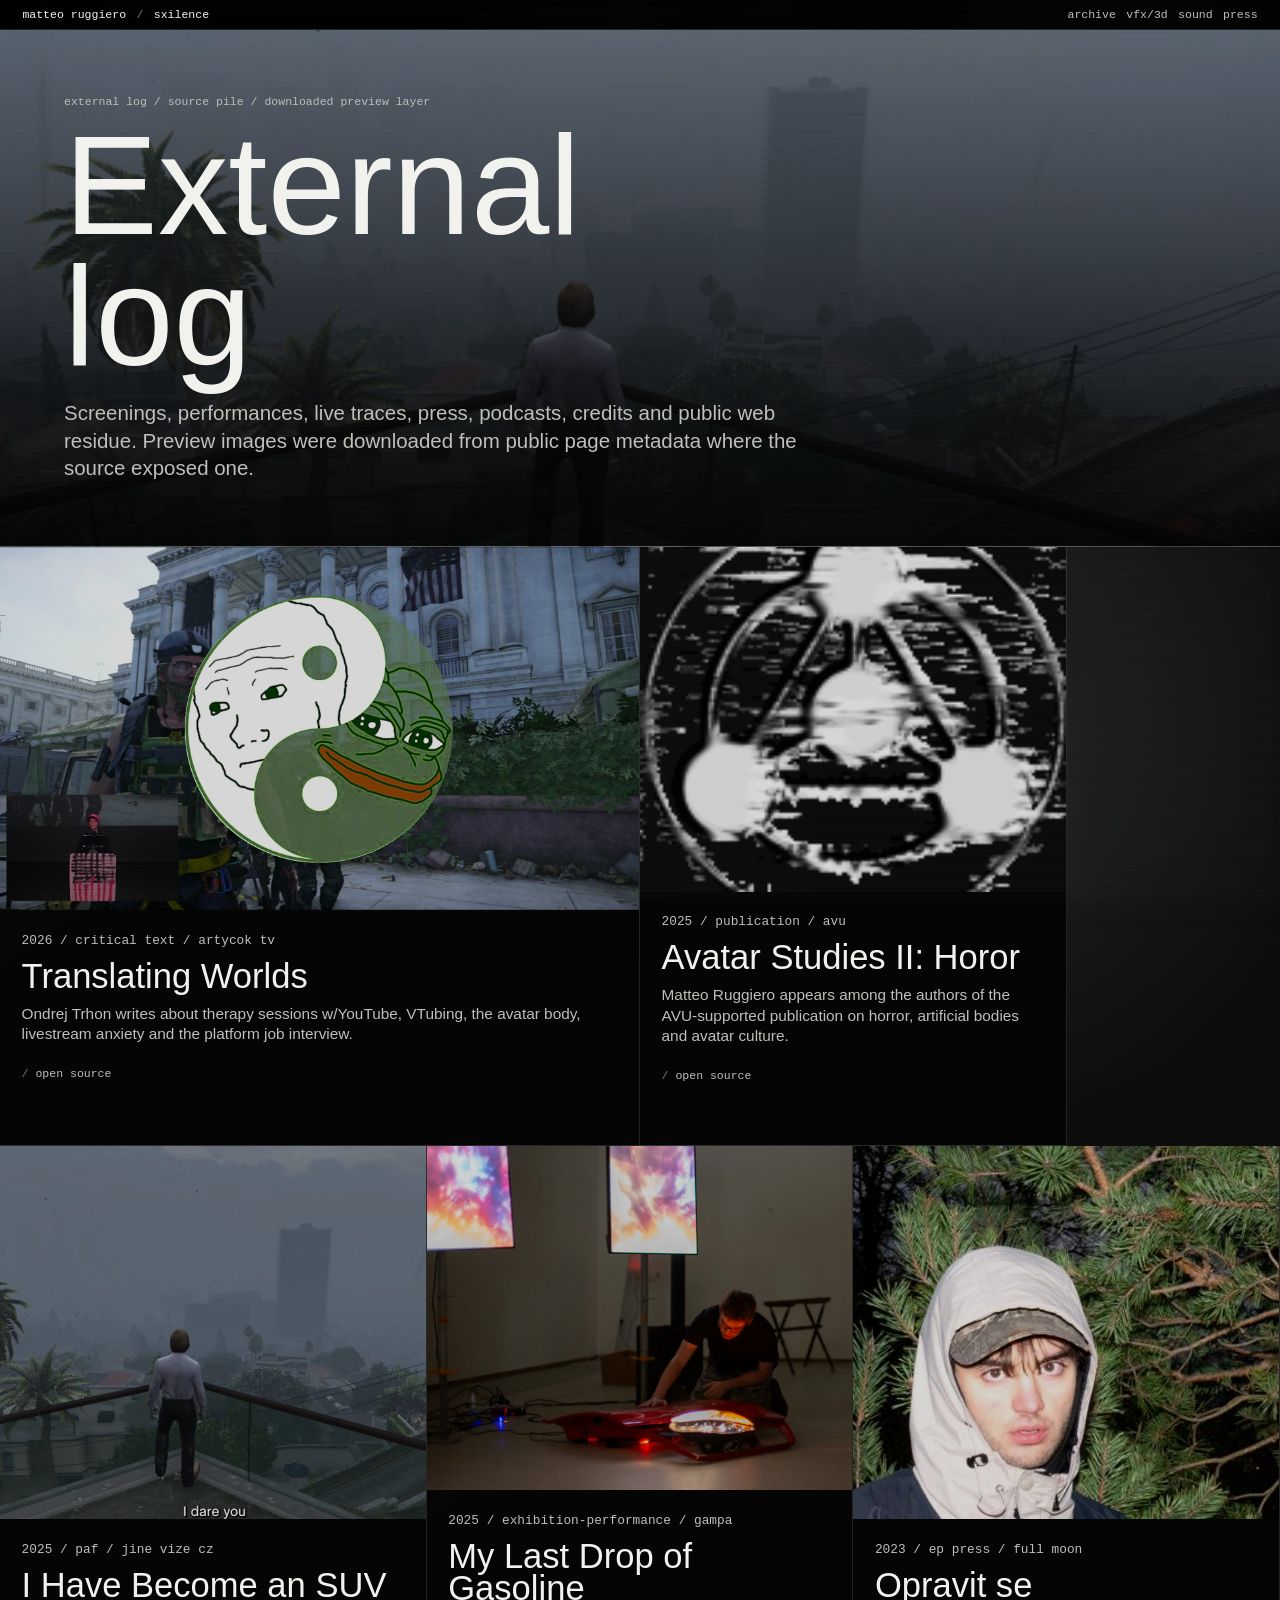
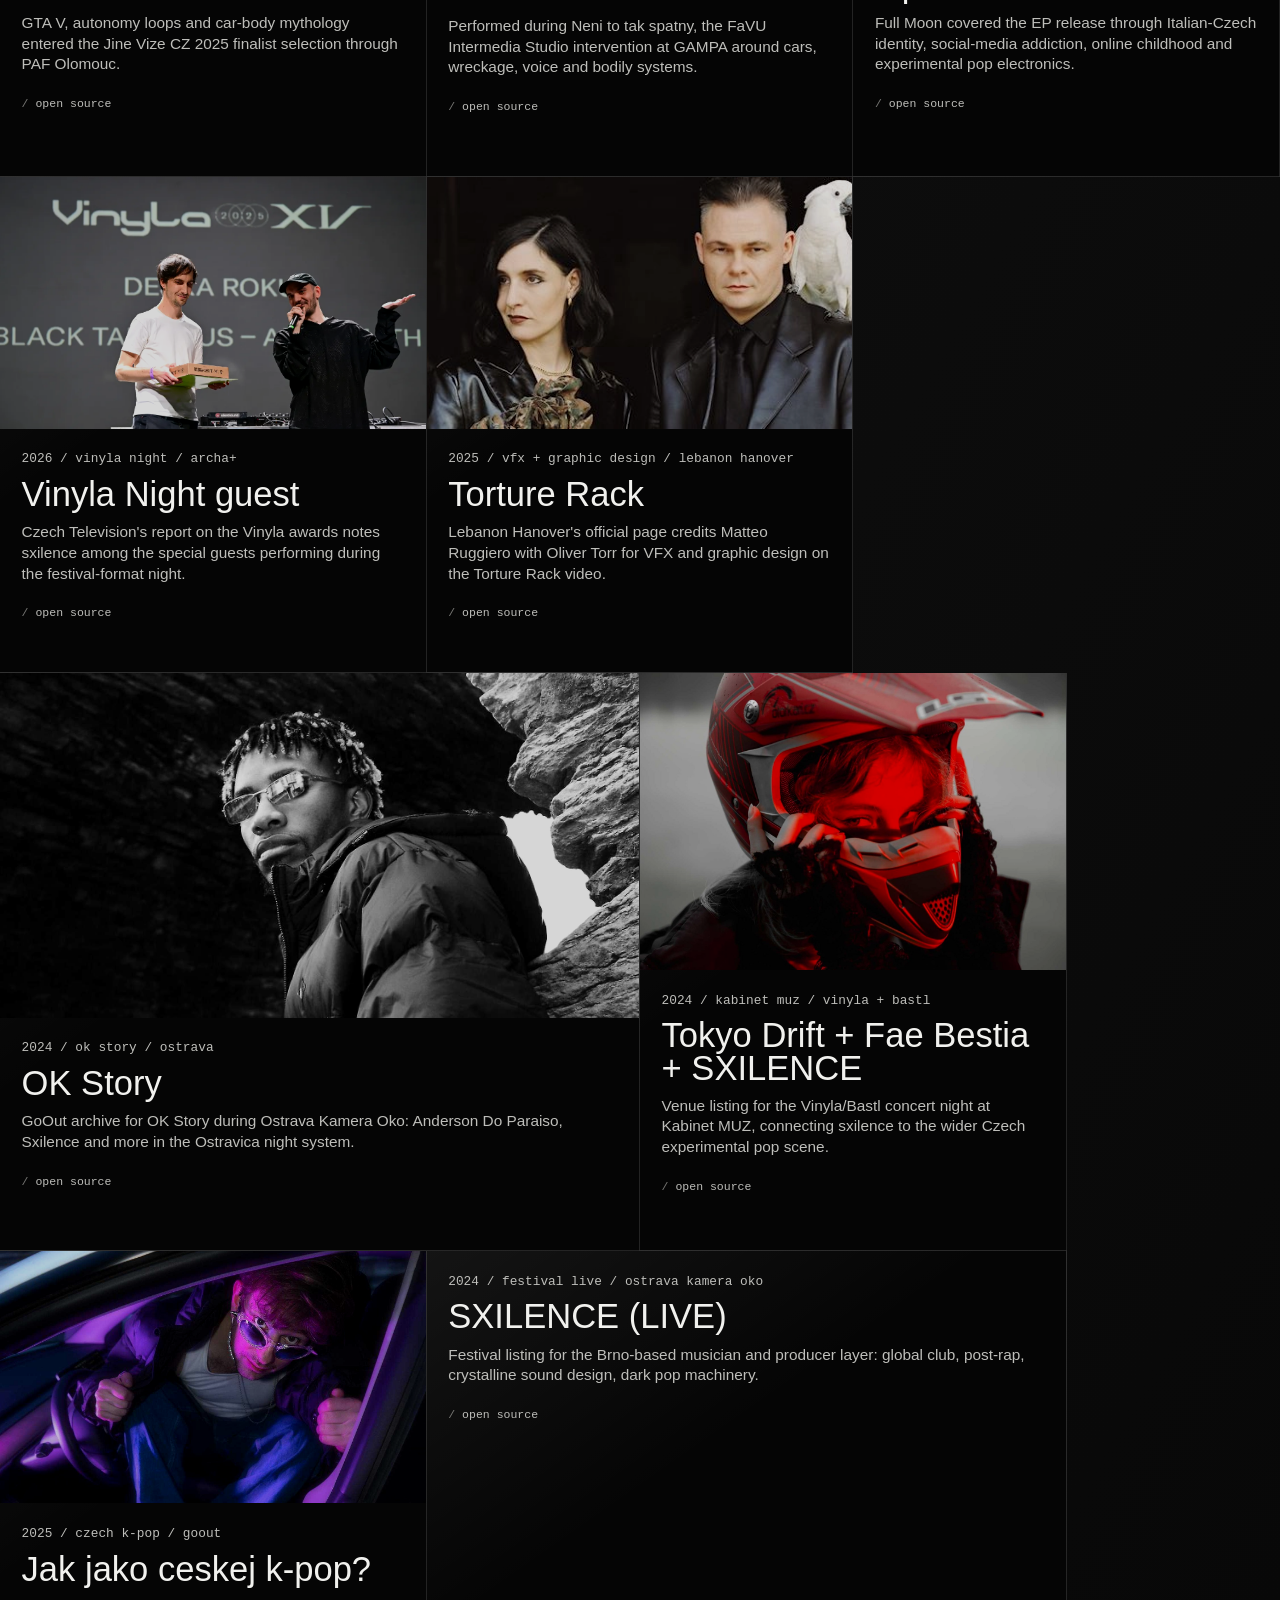
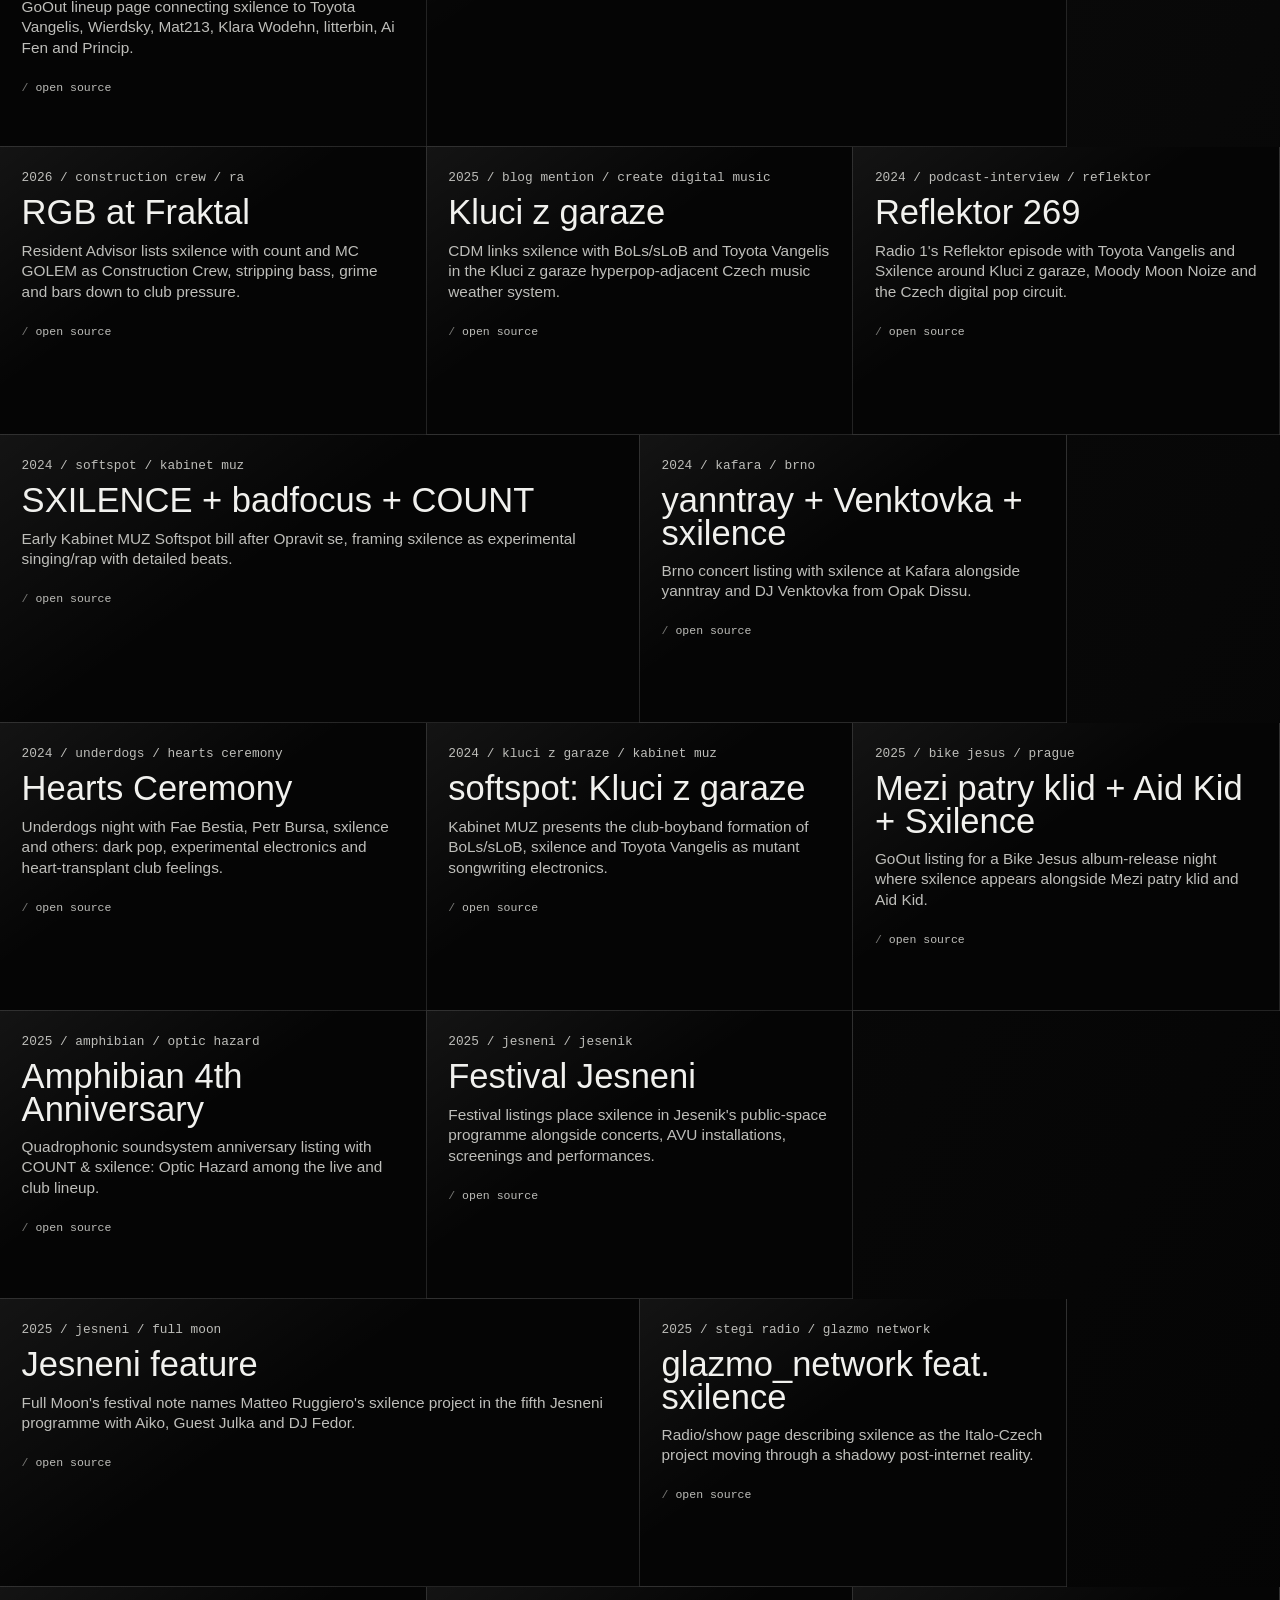
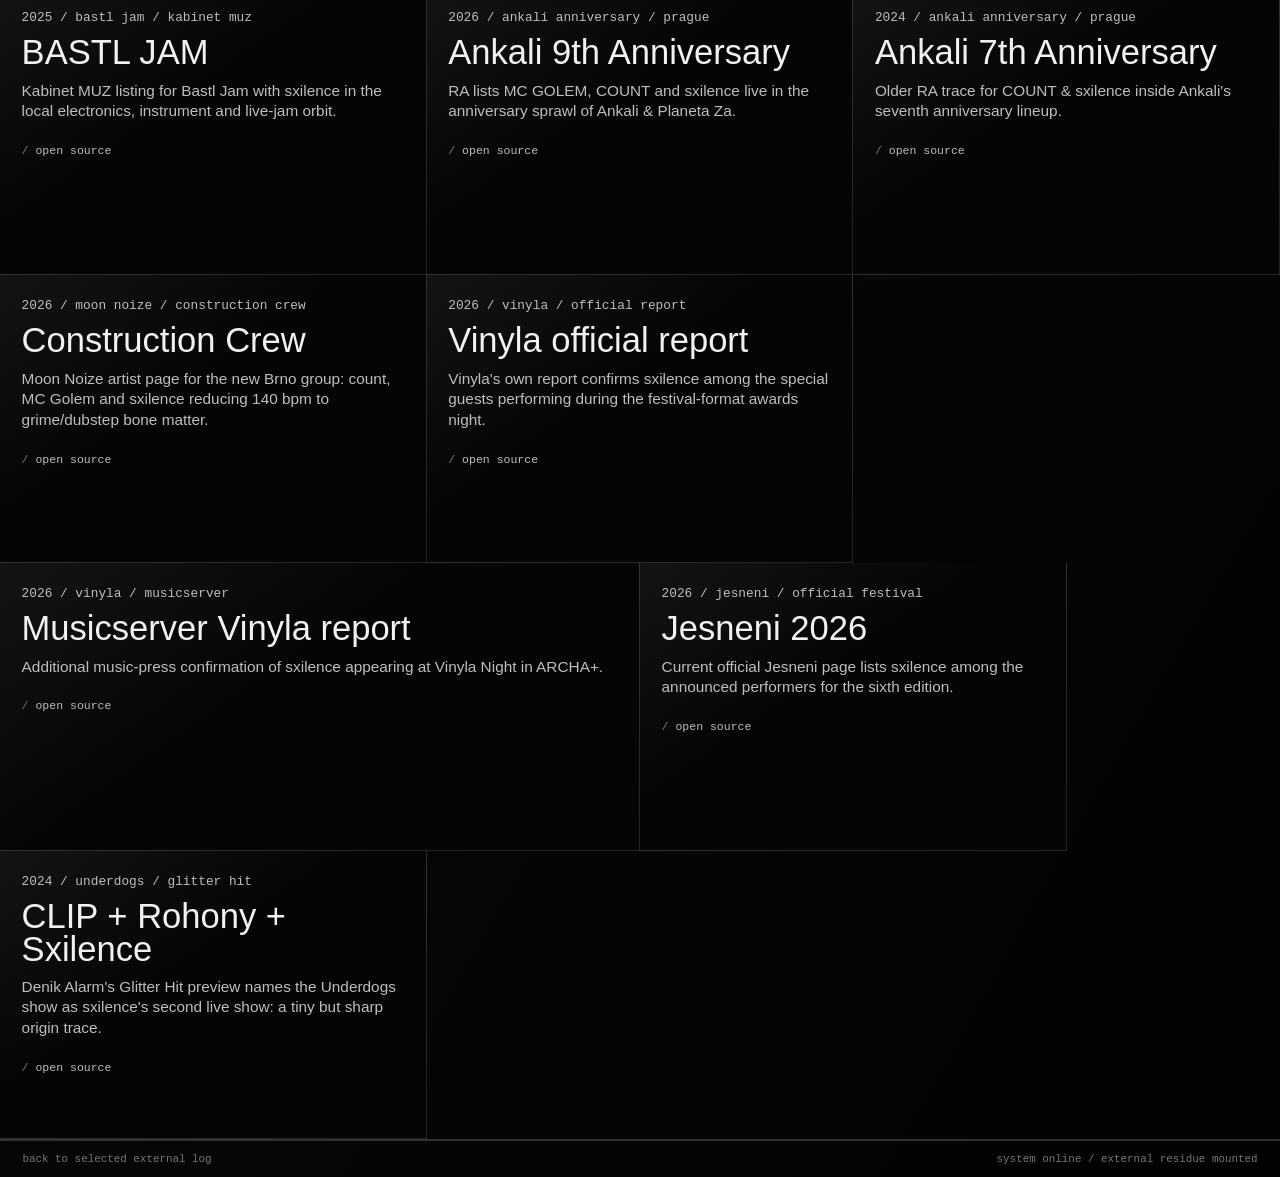
==== commit 05cd8c98: "Polish homepage copy and name treatment, add vfx-3d section Homepage / copy: - Rewrote photo-overlay" ====
--- a/external-log.html
+++ b/external-log.html
@@ -19,6 +19,7 @@
       </a>
       <nav class="nav-links" aria-label="External log navigation">
         <a href="index.html#works">archive</a>
+        <a href="vfx-3d.html">vfx/3d</a>
         <a href="index.html#sound">sound</a>
         <a href="index.html#press">press</a>
       </nav>
@@ -321,6 +322,6 @@
       <span class="signal" data-signal>system online / external residue mounted</span>
     </footer>
 
-    <script src="script.js"></script>
+    <script src="script.js?v=3"></script>
   </body>
 </html>
--- a/styles.css
+++ b/styles.css
@@ -8,8 +8,8 @@
   --line: rgba(255, 255, 255, 0.18);
   --line-hard: rgba(255, 255, 255, 0.42);
   --black-glass: rgba(3, 3, 3, 0.72);
-  --mono: "SFMono-Regular", "Roboto Mono", Consolas, monospace;
-  --sans: Inter, "Arial Narrow", Arial, Helvetica, sans-serif;
+  --mono: "SFMono-Regular", Menlo, Consolas, monospace;
+  --sans: "Arial Narrow", Arial, sans-serif;
 }
 
 * {
@@ -119,22 +119,45 @@
   display: inline-grid;
   width: fit-content;
   min-height: 1.1rem;
+  font-family: "JetBrains Mono", var(--mono);
+  font-weight: 500;
   text-decoration: none;
 }
 
 .glitch-name span {
   grid-area: 1 / 1;
+  position: relative;
+  white-space: nowrap;
 }
 
 .glitch-name .name-a {
-  text-shadow: 0.12rem 0 rgba(255, 255, 255, 0.24), -0.16rem 0 rgba(255, 255, 255, 0.12);
   animation: nameA 4.8s steps(1) infinite;
 }
 
 .glitch-name .name-b {
   opacity: 0;
-  text-shadow: -0.18rem 0 rgba(255, 255, 255, 0.34);
   animation: nameB 4.8s steps(1) infinite;
+}
+
+.glitch-name span::before,
+.glitch-name span::after {
+  content: attr(data-text);
+  position: absolute;
+  left: 0;
+  top: 0;
+  width: 100%;
+  color: inherit;
+  background: #050505;
+  pointer-events: none;
+  opacity: 0;
+}
+
+.glitch-name span::before {
+  animation: sliceTop 3.4s steps(1) infinite;
+}
+
+.glitch-name span::after {
+  animation: sliceBottom 3.4s steps(1) infinite;
 }
 
 .glitch-name::after {
@@ -365,8 +388,13 @@
 .bleed-entry.report,
 .bleed-entry.suv,
 .bleed-entry.youtube,
+.bleed-entry.bird,
 .bleed-entry.kdo {
   grid-column: span 4;
+}
+
+.bleed-entry.bird {
+  grid-column: span 8;
 }
 
 .entry-media,
@@ -454,6 +482,12 @@
   background: rgba(0, 0, 0, 0.58);
 }
 
+#app-whisperer {
+  background:
+    radial-gradient(ellipse at 100% 100%, rgba(0, 0, 0, 0.84) 0, rgba(0, 0, 0, 0.58) 30%, transparent 67%),
+    linear-gradient(315deg, rgba(0, 0, 0, 0.52) 0, rgba(0, 0, 0, 0.22) 33%, transparent 72%);
+}
+
 .split {
   display: grid;
   grid-template-columns: minmax(0, 0.55fr) minmax(0, 0.45fr);
@@ -559,6 +593,7 @@
 
 .suv,
 .youtube,
+.bird,
 .kdo {
   display: flex;
   align-items: end;
@@ -584,6 +619,25 @@
   filter: contrast(1.03) brightness(0.7);
 }
 
+.bird .entry-bg {
+  filter: grayscale(0.25) contrast(1.08) brightness(0.78);
+}
+
+.bird::before {
+  position: absolute;
+  inset: 0;
+  z-index: 1;
+  content: "";
+  background:
+    radial-gradient(circle at 52% 42%, rgba(255, 255, 255, 0.2), transparent 12rem),
+    linear-gradient(180deg, transparent 35%, rgba(0, 0, 0, 0.82));
+  pointer-events: none;
+}
+
+.kdo .entry-bg {
+  filter: contrast(1.08) brightness(0.68) saturate(0.9);
+}
+
 .kdo {
   background:
     linear-gradient(rgba(0, 0, 0, 0.08), rgba(0, 0, 0, 0.88)),
@@ -634,7 +688,7 @@
 }
 
 .track-covers {
-  grid-column: span 8;
+  grid-column: span 12;
   display: grid;
   grid-template-columns: repeat(3, minmax(0, 1fr));
   min-height: auto;
@@ -729,6 +783,89 @@
   background:
     linear-gradient(180deg, rgba(255, 255, 255, 0.06), transparent 18rem),
     #050505;
+}
+
+.home-vfx-feed {
+  position: relative;
+  grid-column: span 12;
+  min-height: 0;
+  padding: 0;
+  border-bottom: 1px solid var(--line);
+  background:
+    linear-gradient(180deg, rgba(255, 255, 255, 0.06), transparent 12rem),
+    #020202;
+}
+
+.home-vfx-feed .section-heading {
+  position: absolute;
+  top: 0;
+  left: 0;
+  right: 0;
+  z-index: 2;
+  padding: clamp(0.85rem, 2.4vw, 1.6rem);
+  background:
+    linear-gradient(180deg, rgba(0, 0, 0, 0.86), rgba(0, 0, 0, 0.36) 70%, transparent);
+}
+
+.home-vfx-slider {
+  position: relative;
+  overflow: hidden;
+  height: clamp(10rem, 16vw, 14rem);
+  min-height: 0;
+  border: 0;
+}
+
+.home-vfx-track {
+  display: flex;
+  height: 100%;
+  transition: transform 520ms ease;
+}
+
+.home-vfx-track a {
+  position: relative;
+  flex: 0 0 100%;
+  height: 100%;
+  overflow: hidden;
+}
+
+.home-vfx-track img {
+  width: 100%;
+  height: 100%;
+  object-fit: cover;
+  filter: contrast(1.08) brightness(0.7);
+}
+
+.home-vfx-track span {
+  position: absolute;
+  left: 0;
+  bottom: 0;
+  padding: 0.45rem 0.55rem;
+  background: rgba(0, 0, 0, 0.72);
+  color: var(--soft);
+  font-family: var(--mono);
+  font-size: 0.68rem;
+  text-transform: lowercase;
+}
+
+.home-vfx-dots {
+  position: absolute;
+  bottom: 0.6rem;
+  right: 0.75rem;
+  display: flex;
+  gap: 0.35rem;
+}
+
+.home-vfx-dots button {
+  width: 1.6rem;
+  height: 2px;
+  padding: 0;
+  background: rgba(255, 255, 255, 0.28);
+  border: none;
+  cursor: pointer;
+}
+
+.home-vfx-dots button.is-active {
+  background: rgba(255, 255, 255, 0.82);
 }
 
 .external-heading {
@@ -1132,14 +1269,65 @@
   color: var(--soft);
 }
 
+.bird-hero {
+  grid-template-columns: minmax(0, 0.95fr) minmax(20rem, 0.72fr);
+  min-height: min(490px, calc(100svh - 7rem));
+}
+
+.bird-hero .work-hero-image {
+  min-height: min(490px, calc(100svh - 7rem));
+}
+
+.bird-hero .work-hero-image img {
+  object-fit: cover;
+  object-position: center;
+}
+
+.bird-hero h1 {
+  font-size: clamp(2rem, 4.2vw, 4.35rem);
+  line-height: 0.95;
+}
+
+.bird-hero .work-title-block {
+  padding: clamp(1rem, 3vw, 2.6rem);
+}
+
+.bird-hero .work-title-block > p:not(.kicker) {
+  font-size: clamp(0.96rem, 1.35vw, 1.12rem);
+}
+
 .video-section {
   padding: clamp(0.7rem, 2vw, 1.4rem);
+}
+
+.game-section {
+  padding: clamp(0.7rem, 2vw, 1.4rem);
+  border-bottom: 1px solid var(--line);
 }
 
 .video-frame {
   overflow: hidden;
   border: 1px solid var(--line);
   background: #000;
+}
+
+.itch-frame {
+  overflow: hidden;
+  border: 1px solid var(--line);
+  background:
+    repeating-linear-gradient(90deg, rgba(255, 255, 255, 0.1) 0 1px, transparent 1px 16px),
+    #111;
+}
+
+.itch-frame iframe {
+  display: block;
+  width: 100%;
+  height: 190px;
+  border: 0;
+}
+
+.game-links {
+  margin-top: 0.75rem;
 }
 
 .video-frame iframe {
@@ -1276,11 +1464,12 @@
 
 .video-tile {
   position: relative;
+  display: block;
   min-height: 20rem;
+  margin: 0;
   padding: 0;
   color: inherit;
   font: inherit;
-  cursor: zoom-in;
   overflow: hidden;
   border: 1px solid var(--line);
   background: #000;
@@ -1294,10 +1483,11 @@
   object-fit: cover;
 }
 
-.video-tile span {
+.video-tile figcaption {
   position: absolute;
   left: 0;
   bottom: 0;
+  margin: 0;
   padding: 0.5rem;
   background: rgba(0, 0, 0, 0.72);
   color: var(--soft);
@@ -1305,35 +1495,566 @@
   font-size: 0.66rem;
 }
 
-.video-lightbox {
+/* VFX / 3D page: production proof, still inside the broken archive. */
+.vfx-hero {
+  position: relative;
+  display: grid;
+  grid-template-columns: minmax(0, 1fr);
+  min-height: min(820px, calc(100svh - 42px));
+  overflow: hidden;
+  border-bottom: 1px solid var(--line);
+  background: #000;
+}
+
+.vfx-hero-carousel {
+  position: absolute;
+  inset: 0;
+  overflow: hidden;
+}
+
+.vfx-hero-track {
+  display: flex;
+  height: 100%;
+  transition: transform 520ms ease;
+}
+
+.vfx-hero-track img {
+  width: 100%;
+  height: 100%;
+  flex: 0 0 auto;
+  object-fit: cover;
+  filter: contrast(1.05) brightness(1) saturate(0.9);
+}
+
+.vfx-hero::after {
+  position: absolute;
+  inset: 0;
+  content: "";
+  background:
+    linear-gradient(90deg, rgba(0, 0, 0, 0.86), rgba(0, 0, 0, 0.28) 52%, rgba(0, 0, 0, 0.76)),
+    linear-gradient(0deg, rgba(0, 0, 0, 0.86), transparent 54%);
+  pointer-events: none;
+}
+
+.vfx-hero-copy {
+  position: relative;
+  z-index: 1;
+  display: flex;
+  flex-direction: column;
+  justify-content: flex-end;
+  gap: 1rem;
+  width: min(54rem, 92vw);
+  min-height: inherit;
+  padding: clamp(1rem, 4vw, 4rem);
+  background: transparent;
+}
+
+.vfx-hero-copy h1 {
+  max-width: 7ch;
+}
+
+.vfx-hero-copy > p:not(.kicker) {
+  max-width: 46rem;
+  color: var(--soft);
+  font-size: clamp(1.02rem, 1.55vw, 1.28rem);
+}
+
+.vfx-selected,
+.vfx-commercial,
+.vfx-archive-band,
+.vfx-studies {
+  padding: clamp(1rem, 3vw, 2rem) clamp(0.75rem, 3vw, 2rem);
+  border-bottom: 1px solid var(--line);
+}
+
+.vfx-index {
+  position: sticky;
+  top: 42px;
+  z-index: 18;
+  display: flex;
+  gap: 0.35rem;
+  overflow-x: auto;
+  padding: 0.36rem clamp(0.6rem, 2vw, 1.4rem);
+  border-bottom: 1px solid rgba(255, 255, 255, 0.13);
+  background: rgba(0, 0, 0, 0.78);
+  color: var(--dim);
+  font-family: var(--mono);
+  font-size: 0.68rem;
+  text-transform: lowercase;
+  scrollbar-width: none;
+}
+
+.vfx-index span {
+  flex: 0 0 auto;
+  border-right: 1px solid var(--line);
+  padding-right: 0.7rem;
+}
+
+.vfx-grid {
+  display: grid;
+  grid-template-columns: repeat(12, minmax(0, 1fr));
+  gap: 0;
+  border-top: 1px solid rgba(255, 255, 255, 0.12);
+  border-left: 1px solid rgba(255, 255, 255, 0.12);
+}
+
+.vfx-card {
+  grid-column: span 6;
+  display: grid;
+  grid-template-rows: minmax(18rem, 0.9fr) auto;
+  min-height: 37rem;
+  border-right: 1px solid rgba(255, 255, 255, 0.12);
+  border-bottom: 1px solid rgba(255, 255, 255, 0.12);
+  background:
+    linear-gradient(145deg, rgba(255, 255, 255, 0.07), transparent 42%),
+    #060606;
+}
+
+.vfx-card.pale {
+  background:
+    linear-gradient(180deg, rgba(255, 255, 255, 0.92), rgba(214, 214, 210, 0.86)),
+    #e7e7e3;
+  color: #070707;
+}
+
+.vfx-thumb,
+.vfx-project-media {
+  position: relative;
+  min-height: 18rem;
+  overflow: hidden;
+  background: #000;
+}
+
+.vfx-project-track {
+  display: flex;
+  height: 100%;
+  min-height: inherit;
+  transition: transform 320ms ease;
+}
+
+.vfx-thumb img,
+.vfx-project-track img {
+  width: 100%;
+  height: 100%;
+  min-height: inherit;
+  flex: 0 0 100%;
+  object-fit: cover;
+  filter: contrast(1.08) brightness(0.78);
+  transition: transform 320ms ease, filter 320ms ease;
+}
+
+.vfx-thumb:hover img,
+.vfx-project-track img:hover {
+  transform: scale(1.035);
+  filter: contrast(1.12) brightness(0.94);
+}
+
+.vfx-slide-button {
+  position: absolute;
+  top: 50%;
+  z-index: 3;
+  width: 2.15rem;
+  height: 2.15rem;
+  border: 1px solid var(--line-hard);
+  background: rgba(0, 0, 0, 0.72);
+  color: var(--ink);
+  font-family: var(--mono);
+  font-size: 0;
+  cursor: pointer;
+  transform: translateY(-50%);
+}
+
+.vfx-slide-button::before {
+  font-size: 1rem;
+}
+
+.vfx-slide-button.prev {
+  left: 0.55rem;
+}
+
+.vfx-slide-button.next {
+  right: 0.55rem;
+}
+
+.vfx-slide-button.prev::before {
+  content: "<";
+}
+
+.vfx-slide-button.next::before {
+  content: ">";
+}
+
+.vfx-hero-bars,
+.vfx-slide-bars {
+  position: absolute;
+  z-index: 4;
+  display: flex;
+  gap: 0.25rem;
+}
+
+.vfx-hero-bars {
+  right: clamp(0.8rem, 3vw, 2rem);
+  bottom: clamp(0.8rem, 3vw, 2rem);
+  width: min(18rem, 46vw);
+}
+
+.vfx-slide-bars {
+  left: 0.55rem;
+  right: 0.55rem;
+  bottom: 0.55rem;
+}
+
+.vfx-hero-bars button,
+.vfx-slide-bars button {
+  height: 0.28rem;
+  flex: 1;
+  min-width: 1.45rem;
+  border: 0;
+  padding: 0;
+  background: rgba(255, 255, 255, 0.3);
+  cursor: pointer;
+}
+
+.vfx-hero-bars button.is-active,
+.vfx-slide-bars button.is-active {
+  background: rgba(255, 255, 255, 0.92);
+}
+
+.vfx-copy {
+  padding: clamp(0.9rem, 2vw, 1.45rem);
+}
+
+.vfx-copy h2 {
+  font-size: clamp(1.8rem, 3.4vw, 4.4rem);
+}
+
+.vfx-copy p:not(.machine-line) {
+  max-width: 50rem;
+  margin: 0.75rem 0 1rem;
+  color: var(--soft);
+  font-size: clamp(0.96rem, 1.24vw, 1.1rem);
+}
+
+.vfx-card.pale .vfx-copy p:not(.machine-line),
+.vfx-card.pale .machine-line,
+.vfx-card.pale .link-list a,
+.vfx-card.pale .vfx-meta {
+  color: #242424;
+}
+
+.vfx-meta {
+  display: grid;
+  grid-template-columns: repeat(2, minmax(0, 1fr));
+  gap: 0.5rem;
+  margin: 1rem 0 0;
+  color: var(--dim);
+  font-family: var(--mono);
+  font-size: 0.68rem;
+  text-transform: lowercase;
+}
+
+.vfx-meta div {
+  border-top: 1px solid currentColor;
+  padding-top: 0.45rem;
+}
+
+.vfx-meta dt,
+.vfx-meta dd {
+  margin: 0;
+}
+
+.vfx-meta dd {
+  margin-top: 0.2rem;
+  color: var(--soft);
+}
+
+.vfx-card.pale .vfx-meta dd {
+  color: #111;
+}
+
+.vfx-archive-band {
+  display: grid;
+  grid-template-columns: repeat(12, minmax(0, 1fr));
+  gap: 0;
+  padding: 0;
+}
+
+.vfx-archive-intro {
+  grid-column: span 12;
+  display: grid;
+  grid-template-columns: minmax(0, 0.34fr) minmax(0, 0.66fr);
+  gap: clamp(1rem, 4vw, 4rem);
+  padding: clamp(1rem, 3vw, 2rem);
+  border-bottom: 1px solid rgba(255, 255, 255, 0.12);
+  background:
+    linear-gradient(90deg, rgba(255, 255, 255, 0.08), transparent 38%),
+    #020202;
+}
+
+.vfx-archive-intro p:not(.kicker) {
+  max-width: 52rem;
+  margin: 0;
+  color: var(--soft);
+  font-size: clamp(0.98rem, 1.45vw, 1.18rem);
+}
+
+.vfx-band-card {
+  position: relative;
+  grid-column: span 6;
+  min-height: 34rem;
+  overflow: hidden;
+  border-right: 1px solid rgba(255, 255, 255, 0.12);
+  border-bottom: 1px solid rgba(255, 255, 255, 0.12);
+  background: #050505;
+}
+
+.vfx-band-card img {
+  width: 100%;
+  height: 100%;
+  min-height: inherit;
+  object-fit: cover;
+  filter: contrast(1.08) brightness(0.58);
+}
+
+.vfx-band-card div {
+  position: absolute;
+  left: 0;
+  right: 0;
+  bottom: 0;
+  padding: clamp(0.9rem, 2vw, 1.45rem);
+  background:
+    linear-gradient(0deg, rgba(0, 0, 0, 0.94), rgba(0, 0, 0, 0.66) 72%, transparent);
+}
+
+.vfx-band-card h2 {
+  font-size: clamp(2rem, 4.5vw, 5.2rem);
+}
+
+.vfx-band-card p:not(.machine-line) {
+  max-width: 44rem;
+  margin: 0.75rem 0 1rem;
+  color: var(--soft);
+  font-size: clamp(0.96rem, 1.24vw, 1.1rem);
+}
+
+.vfx-band-card a {
+  color: var(--soft);
+  font-family: var(--mono);
+  font-size: 0.72rem;
+  text-transform: lowercase;
+}
+
+.vfx-band-card a::before {
+  content: "/ ";
+  color: var(--dim);
+}
+
+.vfx-product-strip {
+  display: grid;
+  grid-template-columns: repeat(3, minmax(0, 1fr));
+  gap: 0;
+  border-top: 1px solid rgba(255, 255, 255, 0.12);
+  border-left: 1px solid rgba(255, 255, 255, 0.12);
+}
+
+.vfx-product-strip article {
+  min-height: 20rem;
+  border-right: 1px solid rgba(255, 255, 255, 0.12);
+  border-bottom: 1px solid rgba(255, 255, 255, 0.12);
+  background: #050505;
+}
+
+.vfx-product-strip a {
+  position: relative;
+  display: block;
+  height: 100%;
+  min-height: inherit;
+}
+
+.vfx-product-strip img {
+  width: 100%;
+  height: 100%;
+  min-height: inherit;
+  object-fit: cover;
+  filter: contrast(1.03) brightness(0.74);
+  transition: transform 320ms ease, filter 320ms ease;
+}
+
+.vfx-product-strip a:hover img {
+  transform: scale(1.035);
+  filter: contrast(1.08) brightness(0.9);
+}
+
+.vfx-product-strip span {
+  position: absolute;
+  left: 0;
+  bottom: 0;
+  padding: 0.55rem 0.7rem;
+  background: rgba(0, 0, 0, 0.76);
+  color: var(--soft);
+  font-family: var(--mono);
+  font-size: 0.68rem;
+  text-transform: lowercase;
+}
+
+.vfx-studies {
+  display: block;
+  background:
+    linear-gradient(180deg, rgba(255, 255, 255, 0.08), transparent 18rem),
+    #020202;
+}
+
+.vfx-studies > div:first-child {
+  display: flex;
+  flex-wrap: wrap;
+  align-items: end;
+  justify-content: space-between;
+  gap: 1rem;
+  margin-bottom: 0.75rem;
+}
+
+.vfx-study-feed {
+  display: grid;
+  grid-template-columns: repeat(3, 1fr);
+  gap: 0;
+  border-top: 1px solid rgba(255, 255, 255, 0.12);
+  border-left: 1px solid rgba(255, 255, 255, 0.12);
+}
+
+.vfx-study-feed figure {
+  position: relative;
+  min-height: clamp(28rem, 36vw, 44rem);
+  margin: 0;
+  overflow: hidden;
+  border-right: 1px solid rgba(255, 255, 255, 0.12);
+  border-bottom: 1px solid rgba(255, 255, 255, 0.12);
+  background: #050505;
+}
+
+.vfx-study-feed img {
+  width: 100%;
+  height: 100%;
+  min-height: inherit;
+  object-fit: cover;
+  filter: contrast(1.08) brightness(0.82);
+}
+
+.vfx-study-feed figcaption {
+  position: absolute;
+  left: 0;
+  bottom: 0;
+  width: 100%;
+  padding: 0.5rem;
+  background: rgba(0, 0, 0, 0.72);
+  color: var(--soft);
+  font-family: var(--mono);
+  font-size: 0.66rem;
+  text-transform: lowercase;
+}
+
+.vfx-study-feed figure {
+  cursor: pointer;
+}
+
+.vfx-study-feed figure:hover img {
+  filter: contrast(1.08) brightness(0.96);
+}
+
+.lb-clickable {
+  cursor: pointer;
+}
+
+.lb-clickable img,
+img.lb-clickable {
+  transition: filter 160ms;
+}
+
+.lb-clickable:hover img,
+img.lb-clickable:hover {
+  filter: contrast(1.08) brightness(0.96);
+}
+
+.gfx-lightbox {
   position: fixed;
   inset: 0;
-  z-index: 80;
-  display: grid;
-  place-items: center;
-  padding: clamp(0.7rem, 3vw, 2rem);
-  border: 0;
-  background: rgba(0, 0, 0, 0.88);
-}
-
-.video-lightbox[hidden] {
+  z-index: 200;
+  background: rgba(0, 0, 0, 0.97);
+  display: flex;
+  align-items: center;
+  justify-content: center;
+}
+
+.gfx-lightbox[hidden] {
   display: none;
 }
 
-.video-lightbox video {
-  width: min(92vw, 72rem);
-  max-height: 82vh;
-  background: #000;
-}
-
-.video-lightbox button {
+.gfx-lb-frame {
+  margin: 0;
+  display: flex;
+  align-items: center;
+  justify-content: center;
+}
+
+.gfx-lb-frame img {
+  max-width: 88vw;
+  max-height: 88vh;
+  width: auto;
+  height: auto;
+  object-fit: contain;
+  filter: none;
+}
+
+.gfx-lb-close,
+.gfx-lb-prev,
+.gfx-lb-next {
   position: absolute;
-  right: 0.75rem;
-  top: 0.75rem;
-  border: 1px solid var(--line-hard);
-  background: rgba(0, 0, 0, 0.8);
+  padding: 0.6rem 1rem;
+  background: none;
+  border: 1px solid rgba(255, 255, 255, 0.18);
+  color: var(--soft);
+  font-family: var(--mono);
+  font-size: 0.7rem;
+  text-transform: lowercase;
+  letter-spacing: 0.04em;
+  cursor: pointer;
+  transition: color 160ms, border-color 160ms;
+}
+
+.gfx-lb-close:hover,
+.gfx-lb-prev:hover,
+.gfx-lb-next:hover {
   color: var(--ink);
-  font-family: var(--mono);
+  border-color: rgba(255, 255, 255, 0.52);
+}
+
+.gfx-lb-close {
+  top: 1.5rem;
+  right: 1.5rem;
+}
+
+.gfx-lb-prev {
+  top: 50%;
+  left: 1.5rem;
+  transform: translateY(-50%);
+}
+
+.gfx-lb-next {
+  top: 50%;
+  right: 1.5rem;
+  transform: translateY(-50%);
+}
+
+.vfx-band-link {
+  position: absolute;
+  inset: 0;
+  z-index: 1;
+}
+
+.vfx-band-link::before {
+  display: none;
+}
+
+.vfx-band-card {
   cursor: pointer;
 }
 
@@ -1355,6 +2076,22 @@
   0%, 100% { transform: scaleX(0.24); }
   45% { transform: scaleX(1); }
   52% { transform: scaleX(0.08); }
+}
+
+@keyframes sliceTop {
+  0%, 68%, 87%, 100% { opacity: 0; transform: translateX(0); clip-path: inset(0 0 62% 0); }
+  70% { opacity: 1; transform: translateX(0.24em); clip-path: inset(0 0 64% 0); }
+  74% { opacity: 1; transform: translateX(-0.18em); clip-path: inset(8% 0 56% 0); }
+  79% { opacity: 1; transform: translateX(0.34em); clip-path: inset(18% 0 47% 0); }
+  84% { opacity: 1; transform: translateX(-0.12em); clip-path: inset(4% 0 66% 0); }
+}
+
+@keyframes sliceBottom {
+  0%, 68%, 87%, 100% { opacity: 0; transform: translateX(0); clip-path: inset(62% 0 0 0); }
+  70% { opacity: 1; transform: translateX(-0.28em); clip-path: inset(60% 0 0 0); }
+  74% { opacity: 1; transform: translateX(0.22em); clip-path: inset(50% 0 6% 0); }
+  79% { opacity: 1; transform: translateX(-0.36em); clip-path: inset(66% 0 0 0); }
+  84% { opacity: 1; transform: translateX(0.14em); clip-path: inset(46% 0 12% 0); }
 }
 
 @media (max-width: 980px) {
@@ -1363,7 +2100,9 @@
   .menu-block,
   .access-layer,
   .work-hero,
-  .work-body {
+  .work-body,
+  .vfx-hero,
+  .vfx-studies {
     grid-template-columns: 1fr;
   }
 
@@ -1379,6 +2118,7 @@
   .bleed-entry.report,
   .bleed-entry.suv,
   .bleed-entry.youtube,
+  .bleed-entry.bird,
   .bleed-entry.kdo,
   .rule-error {
     grid-column: span 6;
@@ -1391,6 +2131,14 @@
     grid-column: span 12;
   }
 
+  .home-vfx-feed {
+    grid-column: span 12;
+  }
+
+  .bird-hero {
+    grid-template-columns: 1fr;
+  }
+
   .entry-copy {
     width: min(34rem, 90%);
   }
@@ -1417,6 +2165,26 @@
 
   .video-strip {
     grid-template-columns: 1fr;
+  }
+
+  .vfx-product-strip {
+    grid-template-columns: 1fr;
+  }
+
+  .vfx-band-card {
+    grid-column: span 12;
+  }
+
+  .vfx-archive-intro {
+    grid-template-columns: 1fr;
+  }
+
+  .vfx-study-feed {
+    grid-template-columns: repeat(2, 1fr);
+  }
+
+  .vfx-card {
+    grid-column: span 6;
   }
 }
 
@@ -1466,6 +2234,7 @@
   .bleed-entry.report,
   .bleed-entry.suv,
   .bleed-entry.youtube,
+  .bleed-entry.bird,
   .bleed-entry.kdo,
   .bleed-entry.sound,
   .rule-error,
@@ -1532,6 +2301,15 @@
     grid-template-columns: 1fr;
   }
 
+  .home-vfx-feed {
+    grid-column: 1 / -1;
+    min-height: auto;
+  }
+
+  .home-vfx-slider {
+    height: 18rem;
+  }
+
   .strip img {
     min-height: 18rem;
   }
@@ -1546,6 +2324,18 @@
 
   body[data-page="work"] .work-hero-image {
     min-height: 34svh;
+  }
+
+  body[data-page="work"] .bird-hero {
+    min-height: auto;
+  }
+
+  body[data-page="work"] .bird-hero h1 {
+    font-size: clamp(2.1rem, 10vw, 3.35rem);
+  }
+
+  body[data-page="work"] .bird-hero .work-hero-image {
+    min-height: 30svh;
   }
 
   .doc-grid {
@@ -1584,6 +2374,36 @@
 
   .external-hero {
     min-height: 62svh;
+  }
+
+  .vfx-hero-track img {
+    width: 100%;
+  }
+
+  .vfx-grid {
+    grid-template-columns: 1fr;
+  }
+
+  .vfx-card {
+    grid-column: 1;
+    min-height: 31rem;
+  }
+
+  .vfx-meta {
+    grid-template-columns: 1fr;
+  }
+
+  .vfx-archive-band {
+    grid-template-columns: 1fr;
+  }
+
+  .vfx-band-card {
+    grid-column: 1;
+    min-height: 31rem;
+  }
+
+  .vfx-study-feed {
+    grid-template-columns: 1fr;
   }
 }
 
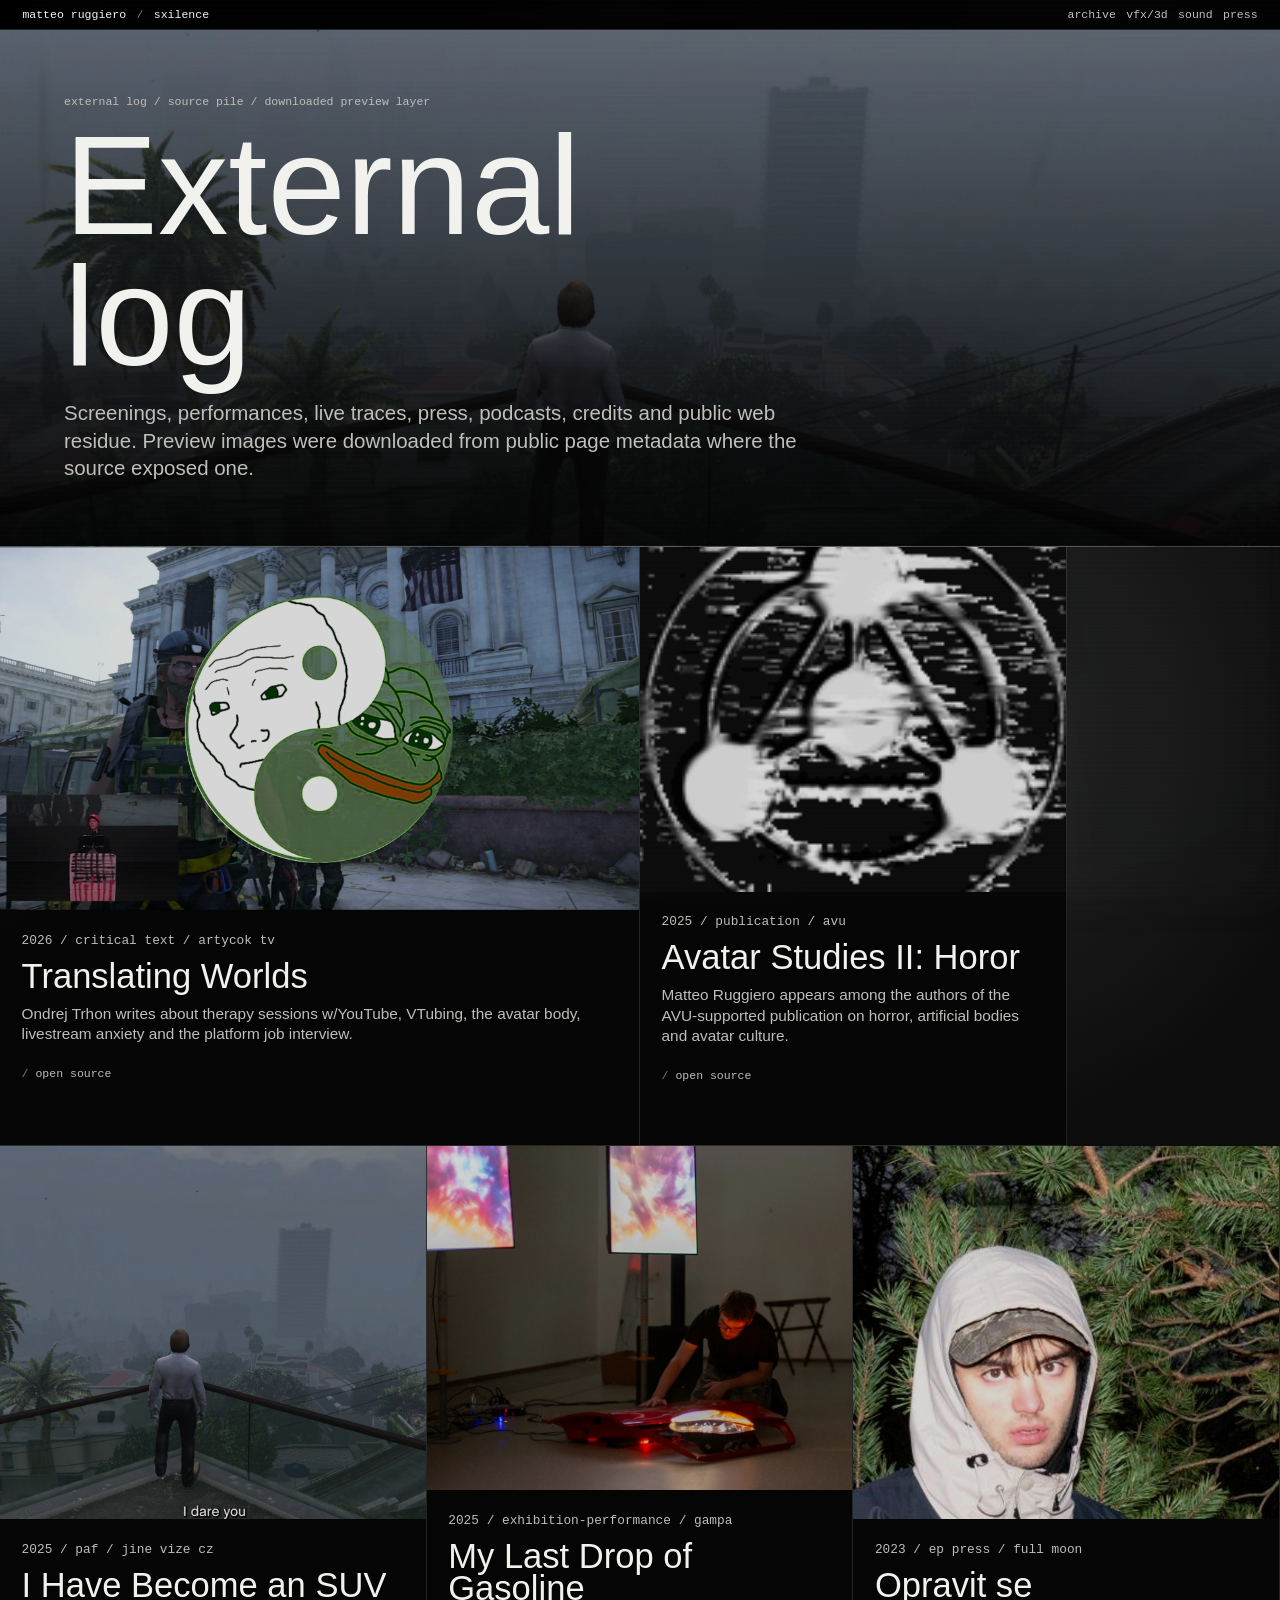
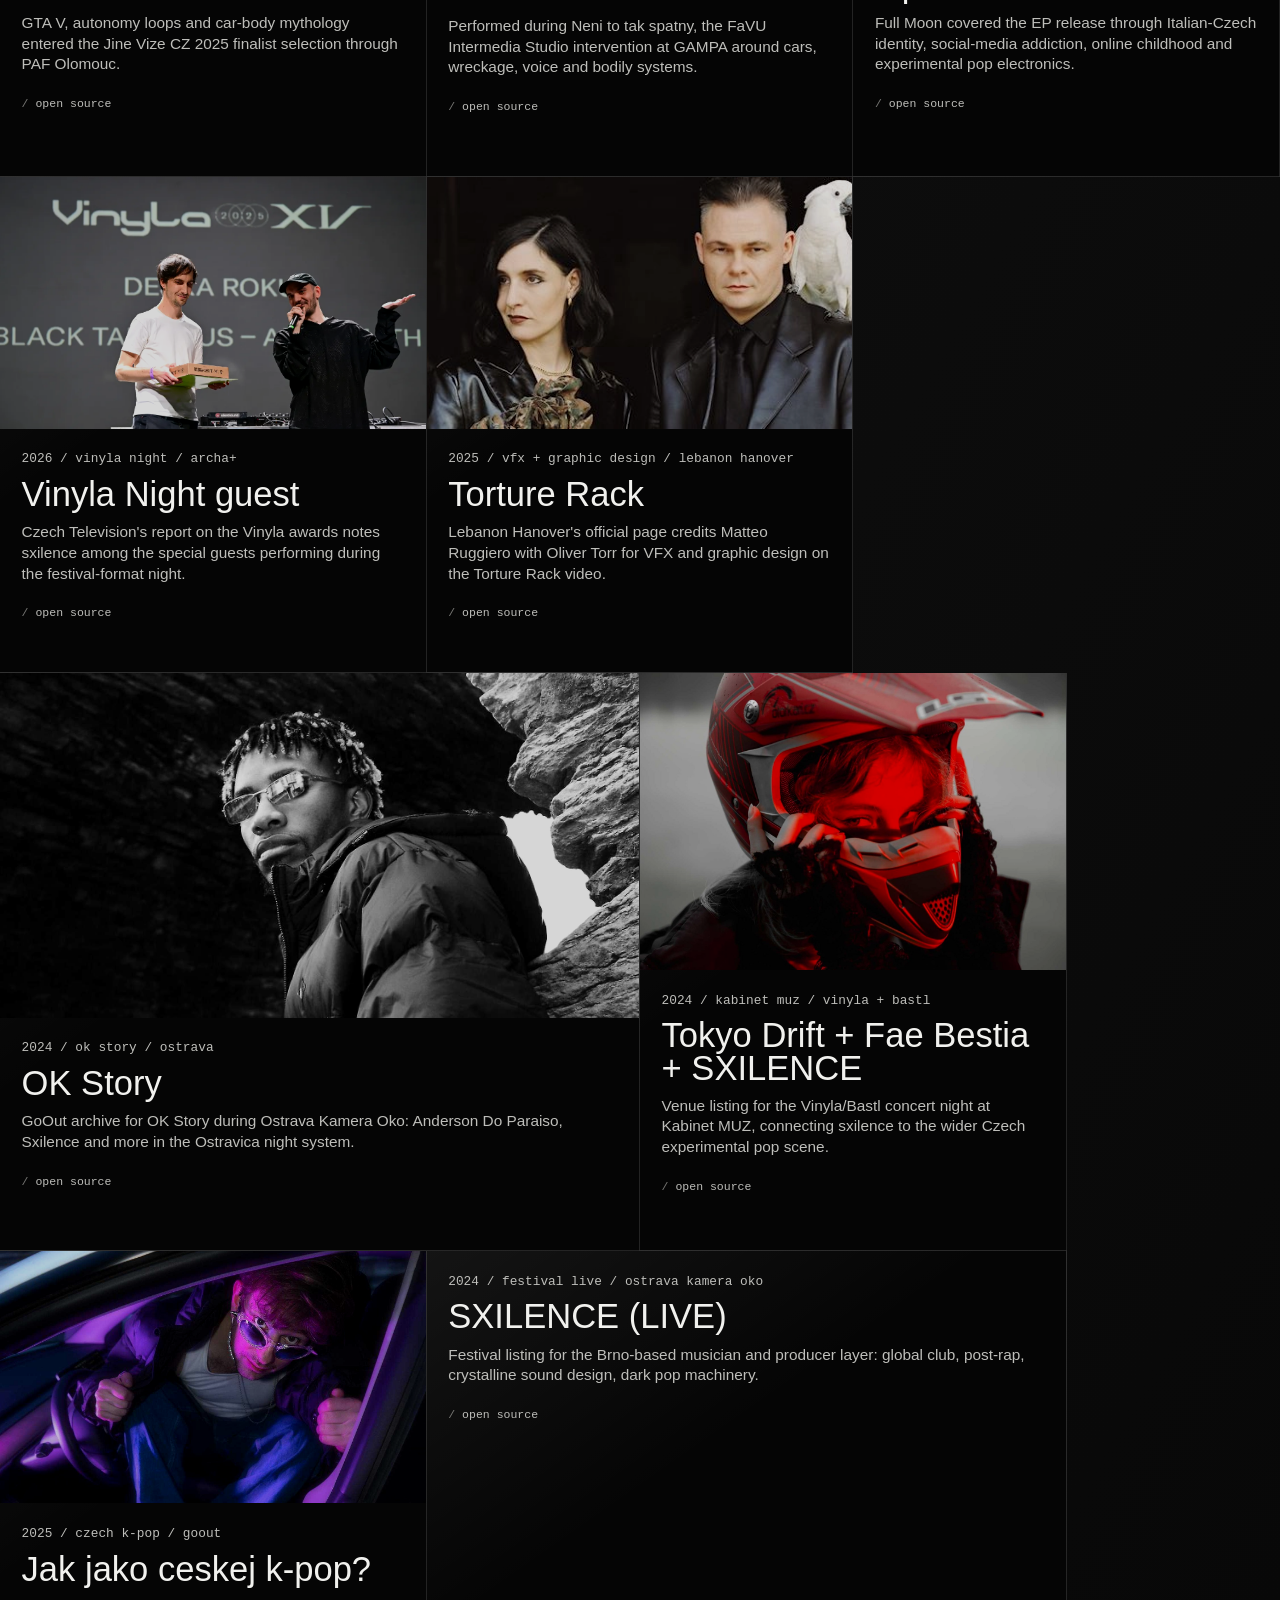
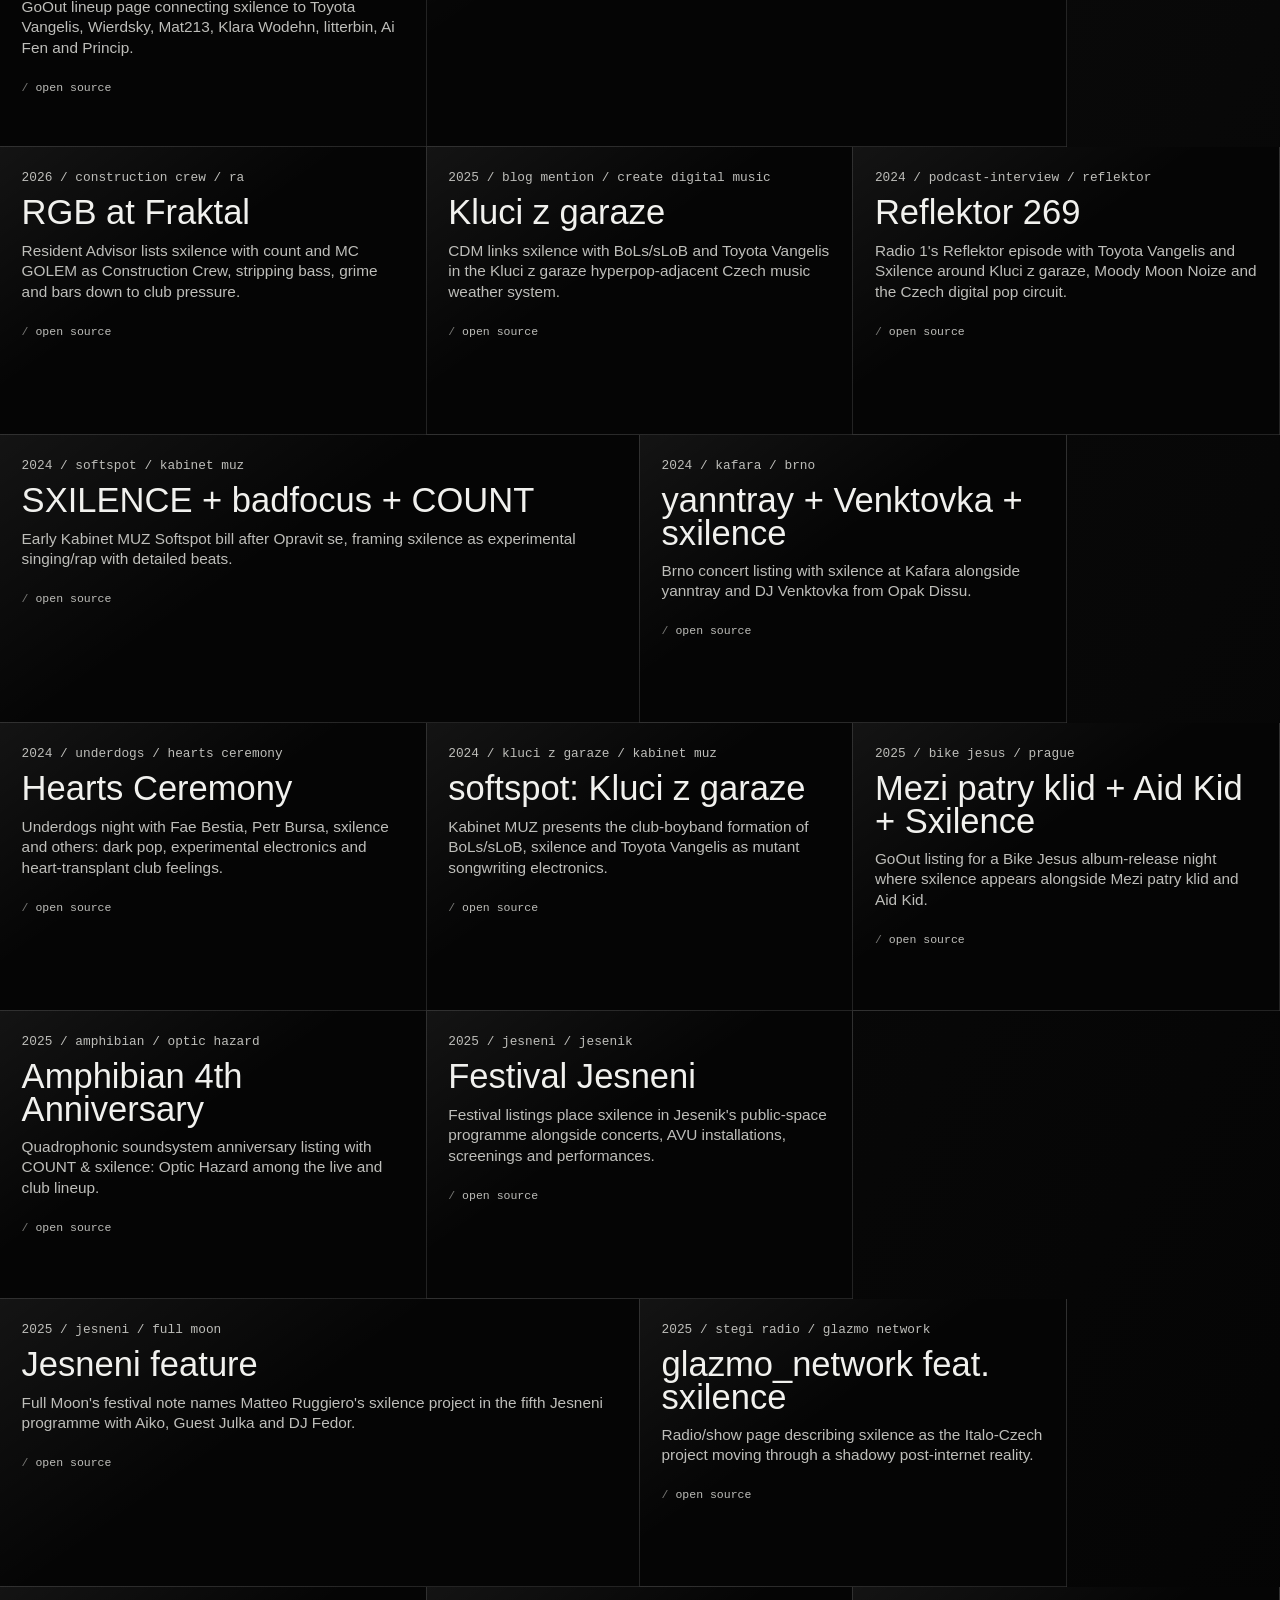
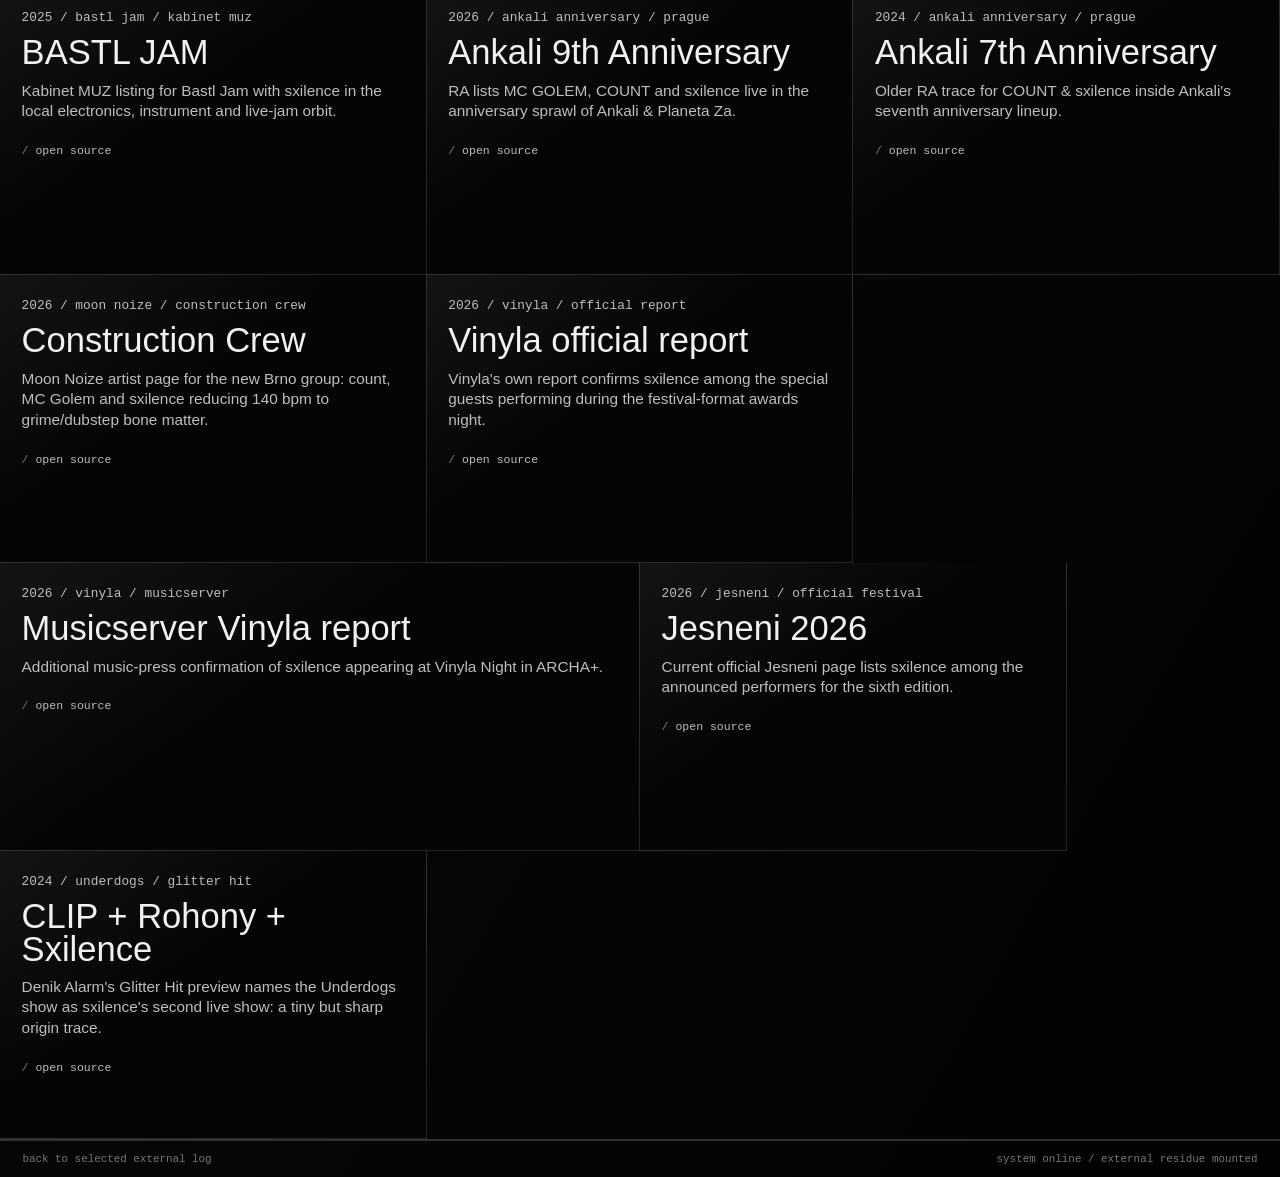
==== commit 3d926eba: "Optimize site media: resize oversized images, opaque PNG -> JPEG - Resized all images over 2000px lo" ====
--- a/external-log.html
+++ b/external-log.html
@@ -71,7 +71,7 @@
           </article>
           <article class="external-card has-image">
             <a class="external-image" href="https://www.favu.vut.cz/en/ffa-news-f26745/exhibition-of-students-from-the-intermedia-studio-at-gampa-opening-on-7-july-2025-d295029">
-              <img src="assets/external-log/04-my-last-drop-of-gasoline-user.png" alt="Preview image for My Last Drop of Gasoline.">
+              <img src="assets/external-log/04-my-last-drop-of-gasoline-user.jpg" alt="Preview image for My Last Drop of Gasoline.">
             </a>
             <div class="external-copy">
               <p class="machine-line">2025 / exhibition-performance / gampa</p>
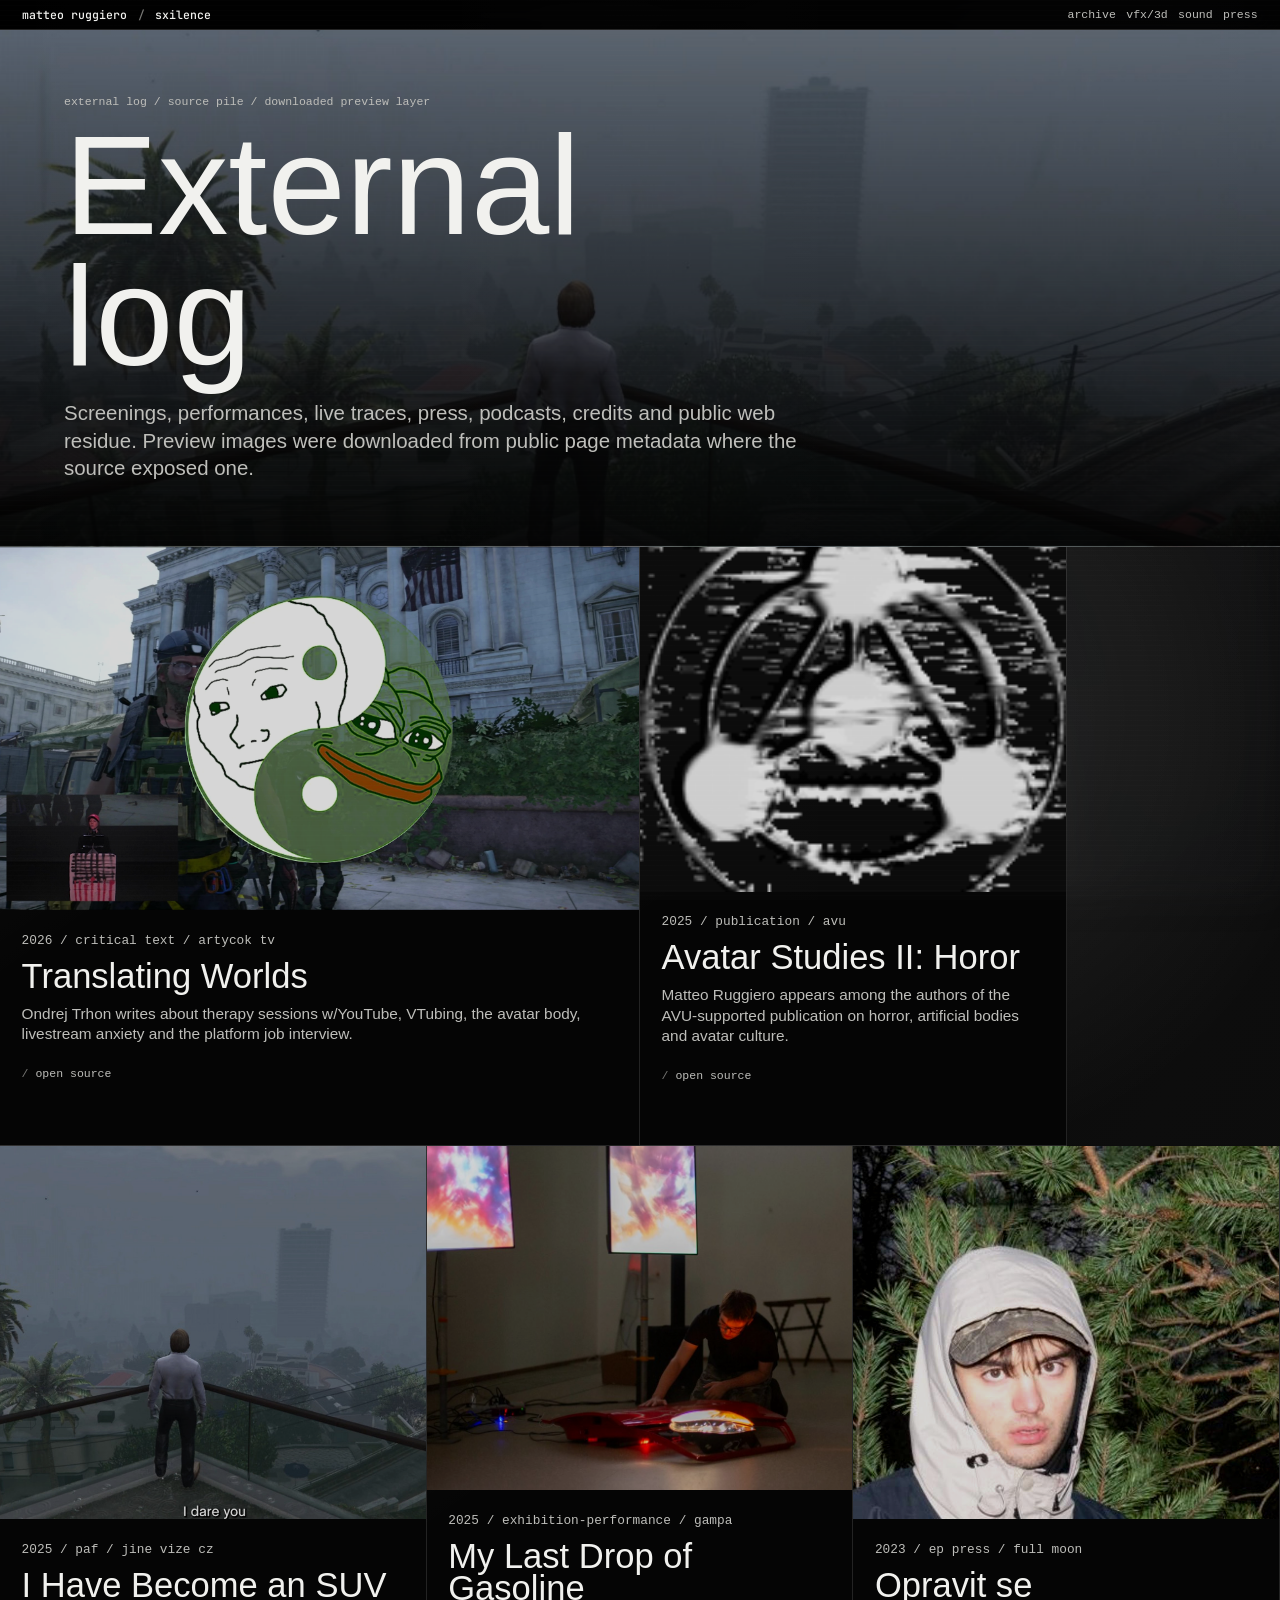
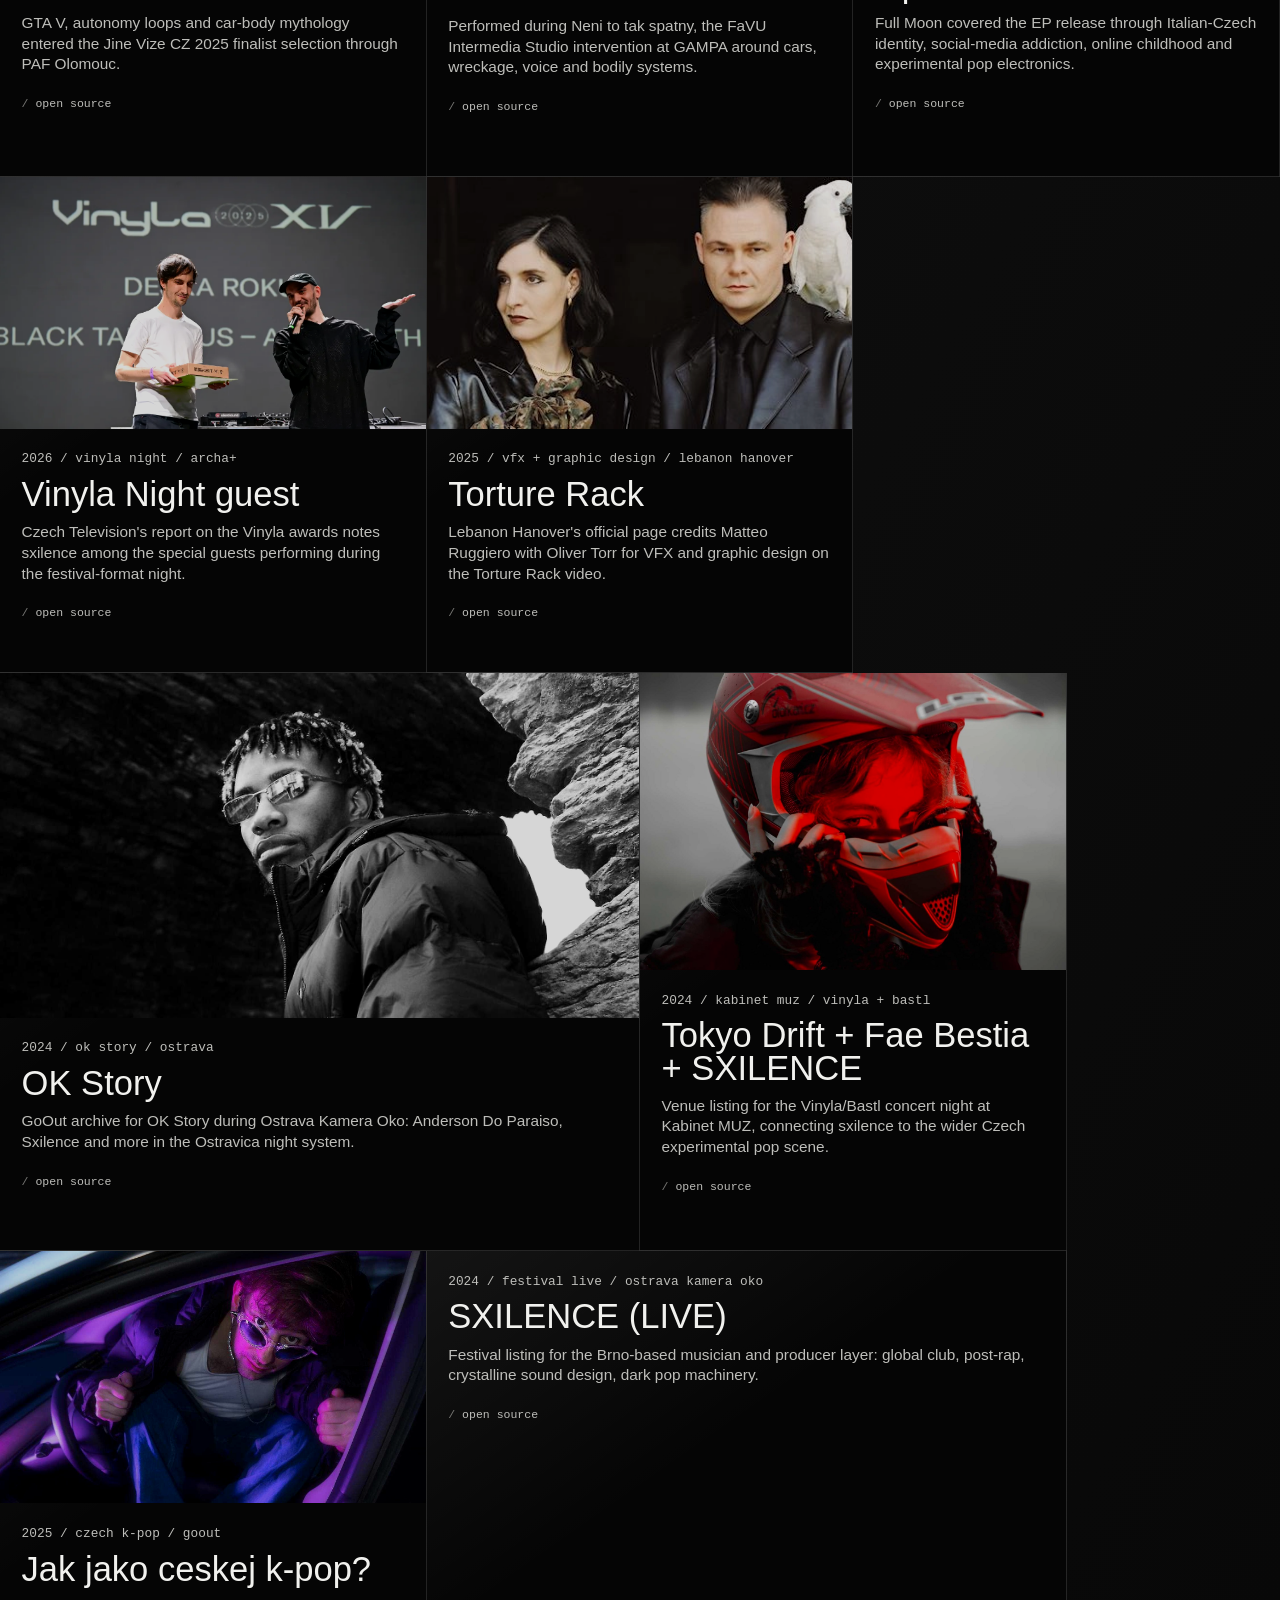
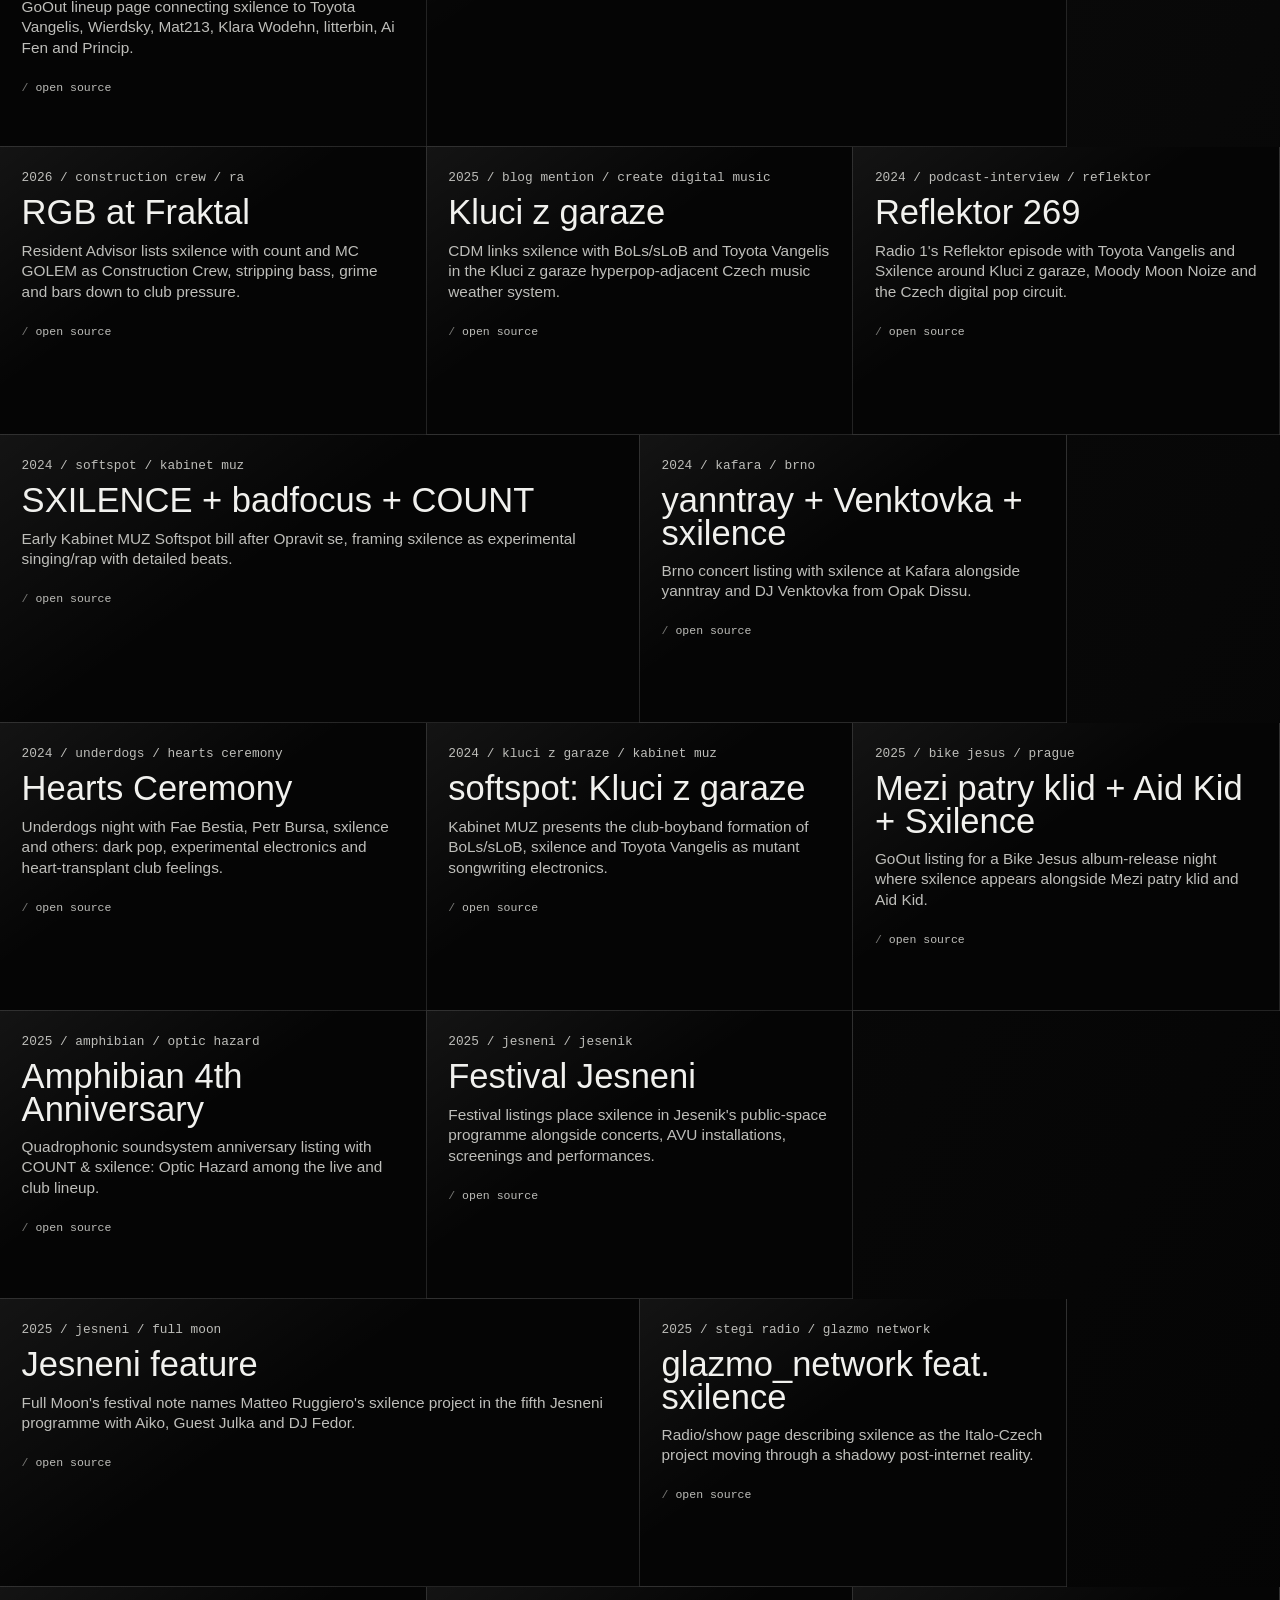
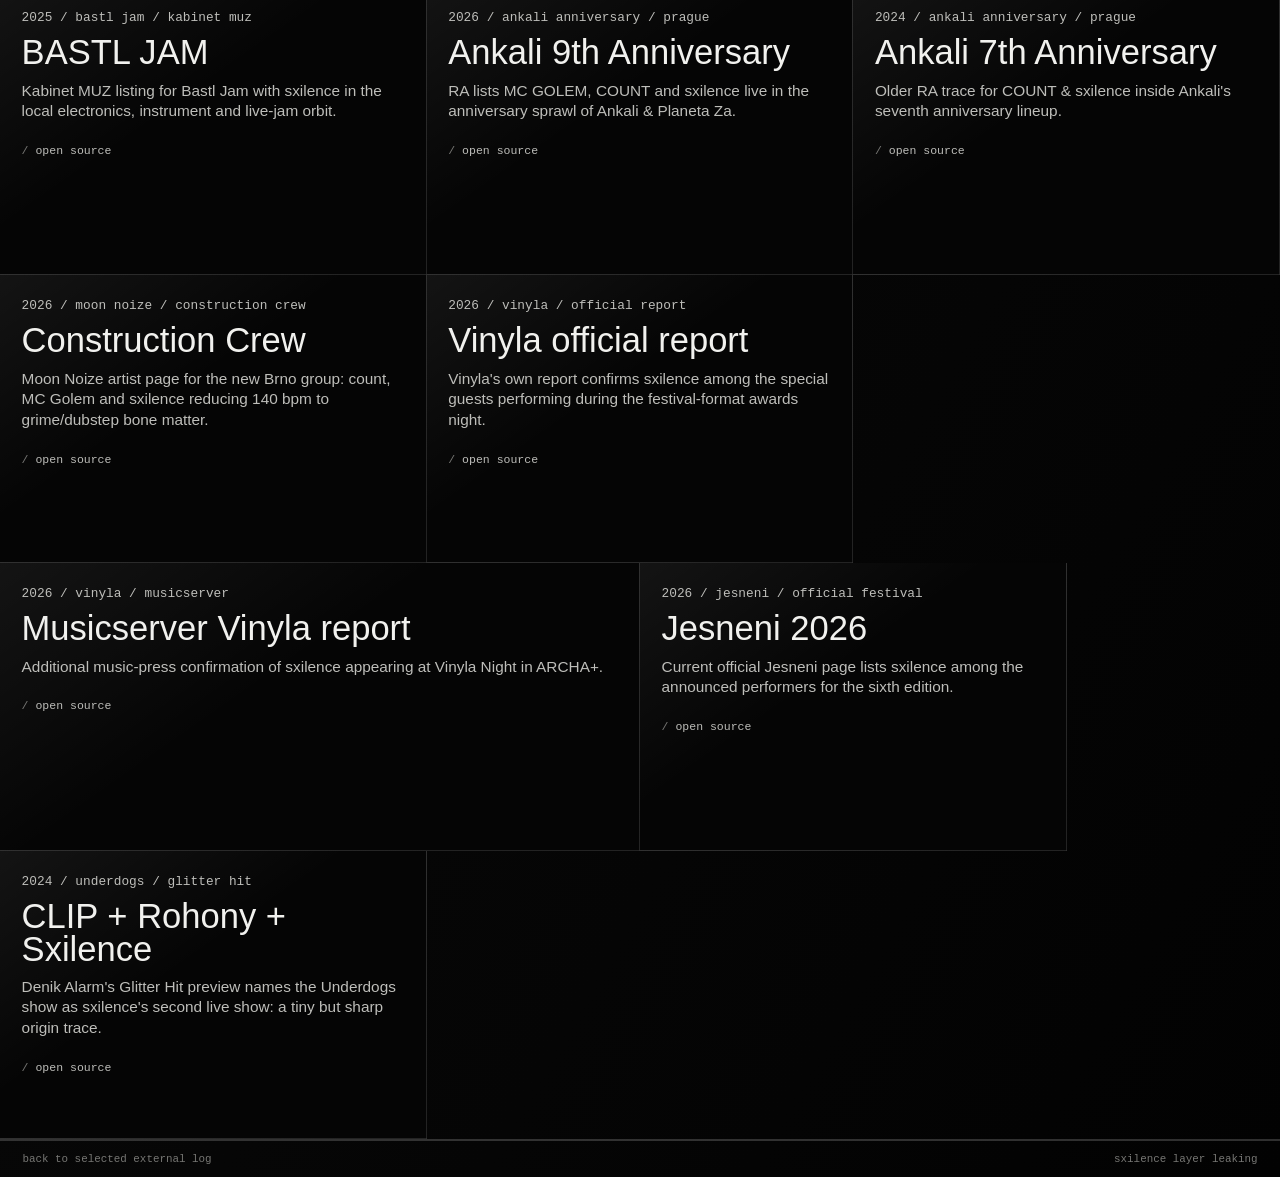
==== commit 7d001876: "Apply JetBrains Mono to the top-left name on every page Added the font link to the 9 inner pages (wo" ====
--- a/external-log.html
+++ b/external-log.html
@@ -8,6 +8,9 @@
       name="description"
       content="External links, screenings, performances, press, credits and live traces for Matteo Ruggiero / sxilence."
     >
+    <link rel="preconnect" href="https://fonts.googleapis.com">
+    <link rel="preconnect" href="https://fonts.gstatic.com" crossorigin>
+    <link rel="stylesheet" href="https://fonts.googleapis.com/css2?family=JetBrains+Mono:wght@400;500;700&display=swap">
     <link rel="stylesheet" href="styles.css">
   </head>
   <body data-page="external">
--- a/styles.css
+++ b/styles.css
@@ -1169,6 +1169,11 @@
   display: flex;
   flex-wrap: wrap;
   gap: 0.65rem;
+}
+
+.brand {
+  font-family: "JetBrains Mono", var(--mono);
+  font-weight: 500;
 }
 
 .brand .slash {
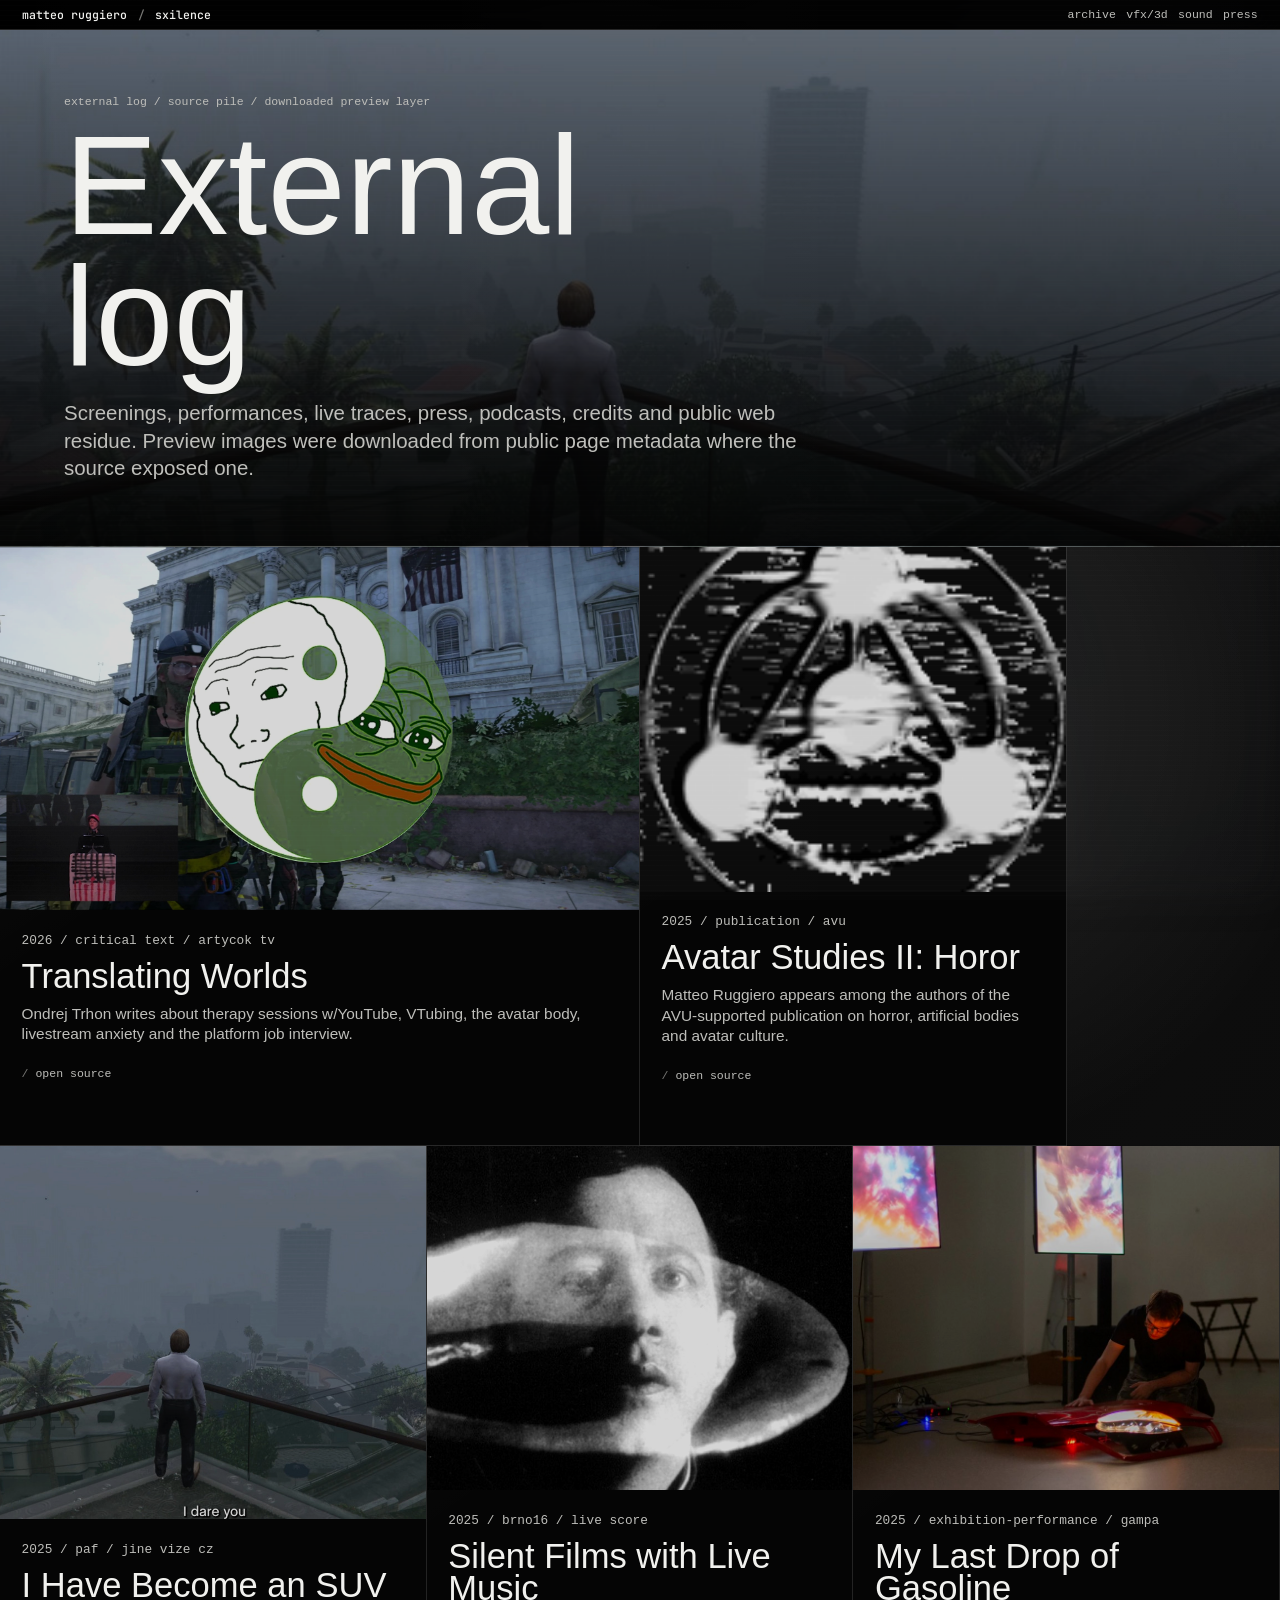
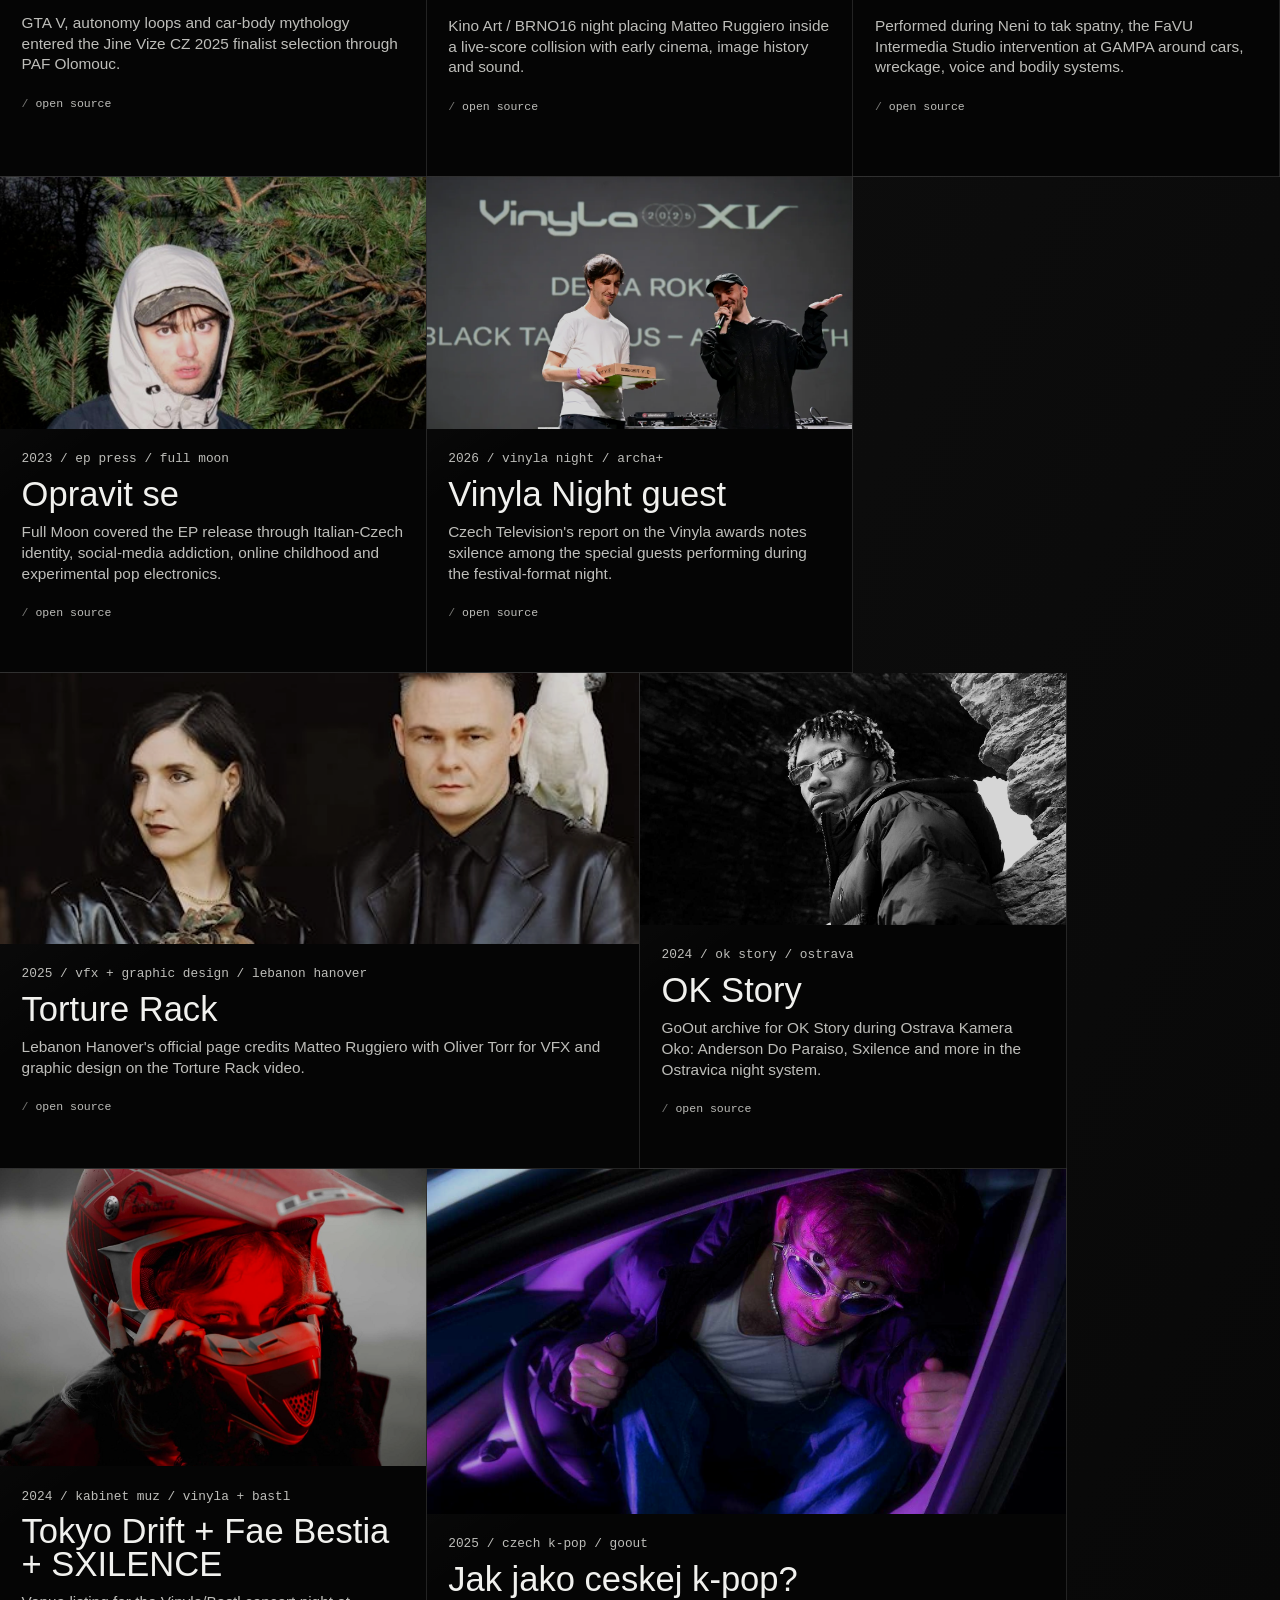
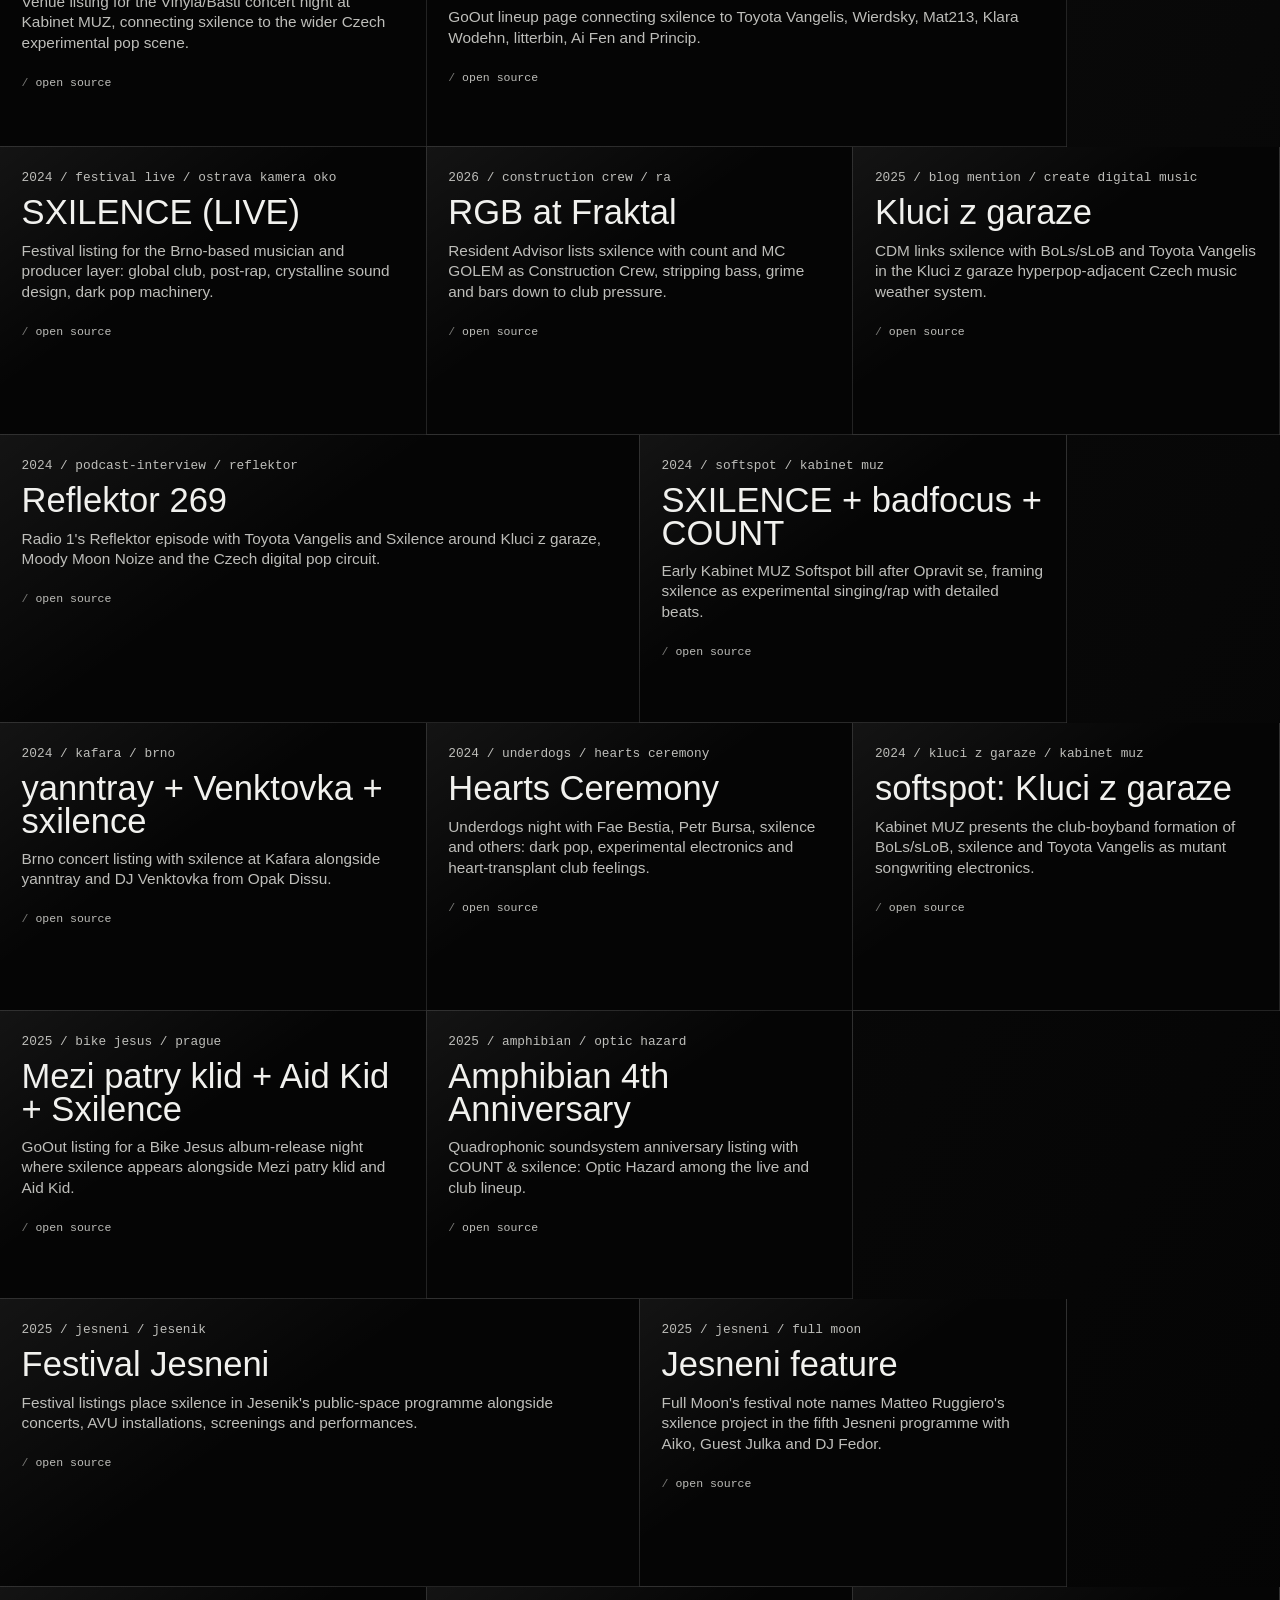
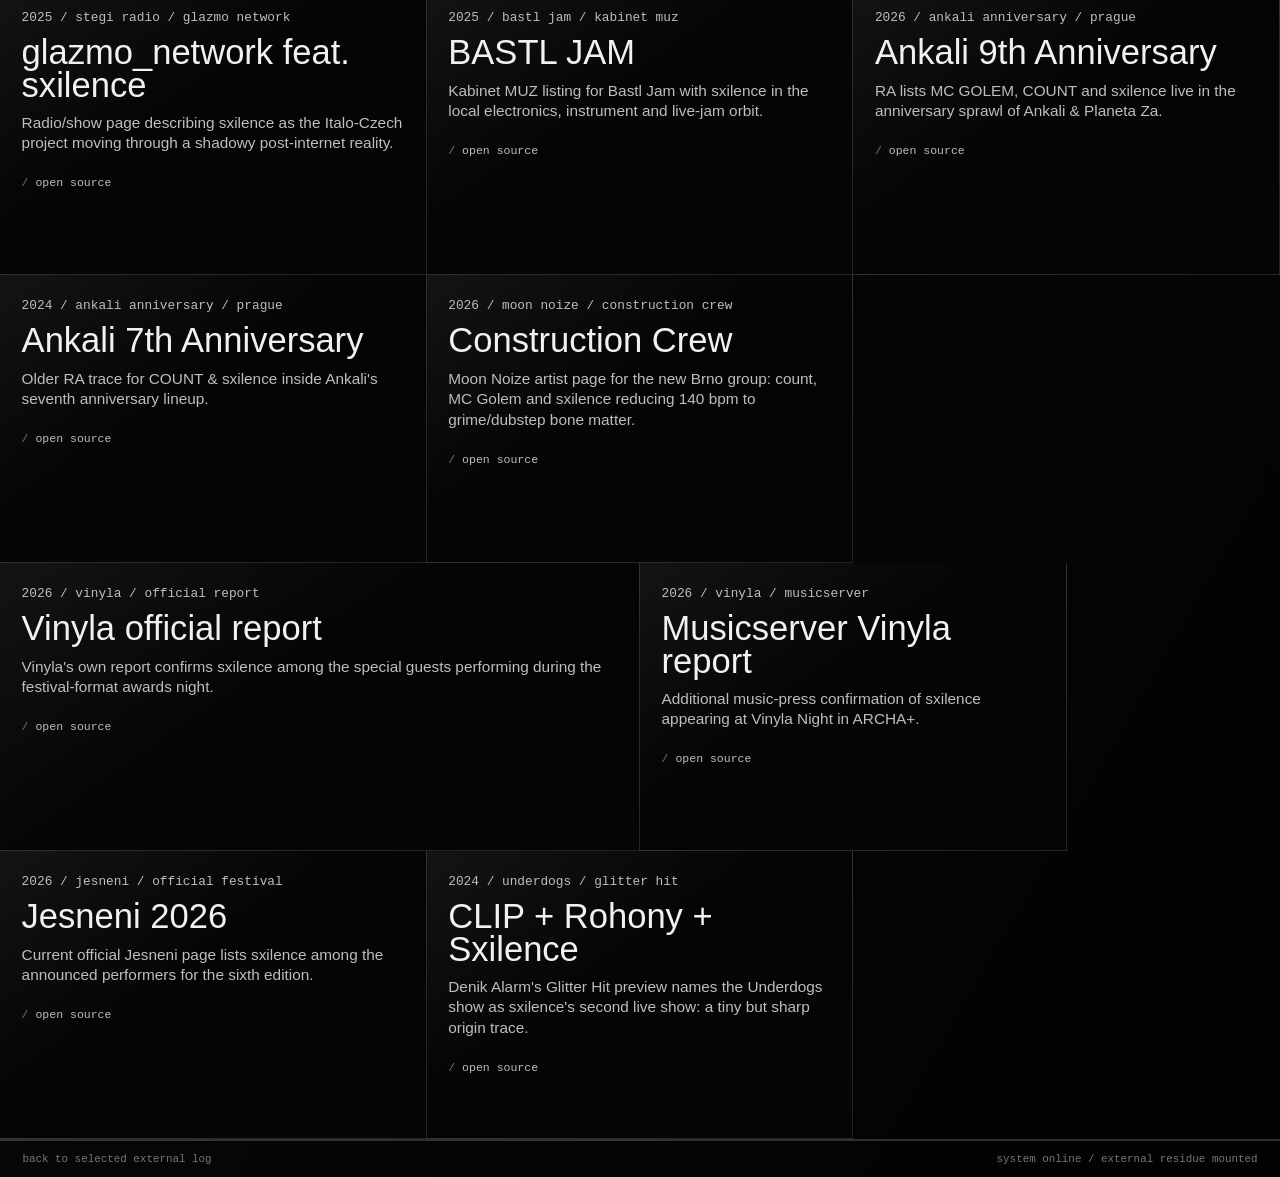
==== commit a50707c4: "Add silent films live-score trace" ====
--- a/external-log.html
+++ b/external-log.html
@@ -73,6 +73,17 @@
             </div>
           </article>
           <article class="external-card has-image">
+            <a class="external-image" href="https://www.kinoart.cz/en/programme/silent-films-with-live-music-seashell-and-the-clergyman-and-ghosts-before-breakfast/2025/10/05/1930">
+              <img src="assets/external-log/32-silent-films-live-music.jpg" alt="Preview image for Silent Films with Live Music.">
+            </a>
+            <div class="external-copy">
+              <p class="machine-line">2025 / brno16 / live score</p>
+              <h2>Silent Films with Live Music</h2>
+              <p>Kino Art / BRNO16 night placing Matteo Ruggiero inside a live-score collision with early cinema, image history and sound.</p>
+              <a href="https://www.kinoart.cz/en/programme/silent-films-with-live-music-seashell-and-the-clergyman-and-ghosts-before-breakfast/2025/10/05/1930">open source</a>
+            </div>
+          </article>
+          <article class="external-card has-image">
             <a class="external-image" href="https://www.favu.vut.cz/en/ffa-news-f26745/exhibition-of-students-from-the-intermedia-studio-at-gampa-opening-on-7-july-2025-d295029">
               <img src="assets/external-log/04-my-last-drop-of-gasoline-user.jpg" alt="Preview image for My Last Drop of Gasoline.">
             </a>
